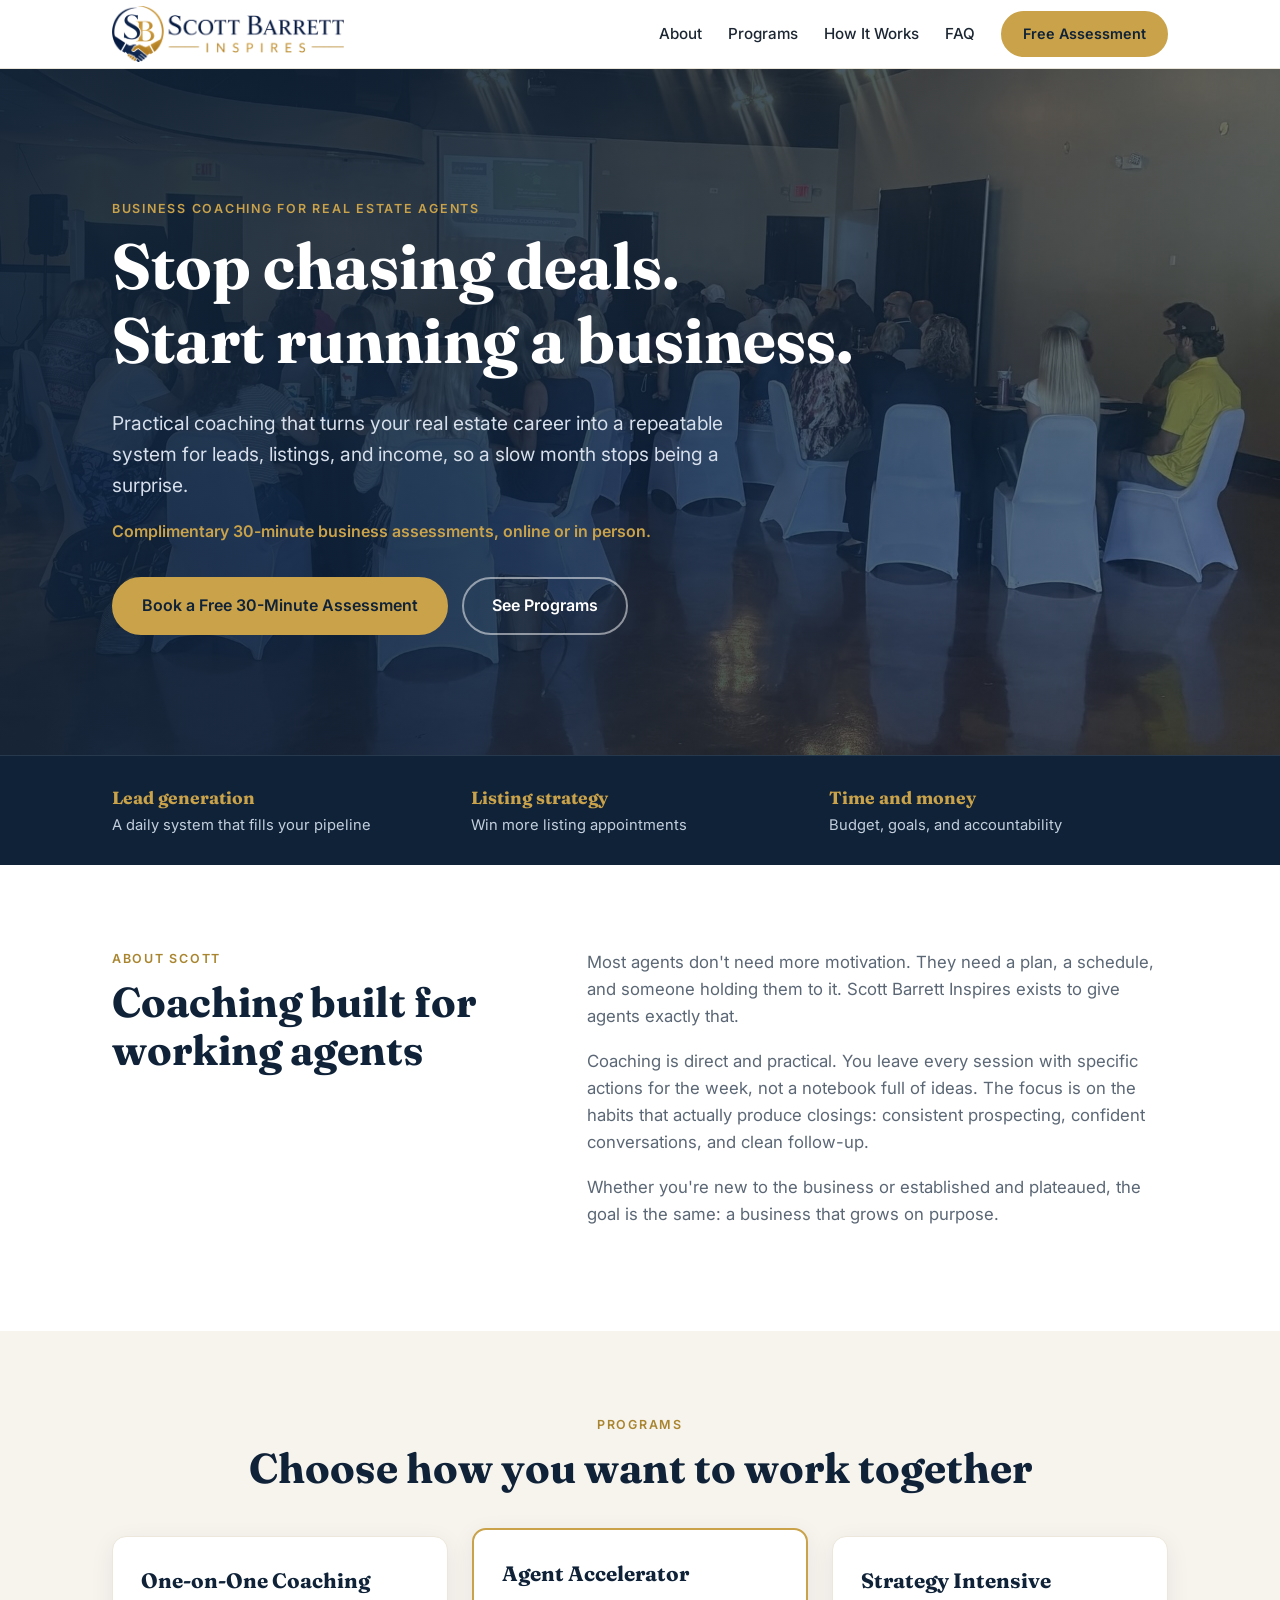
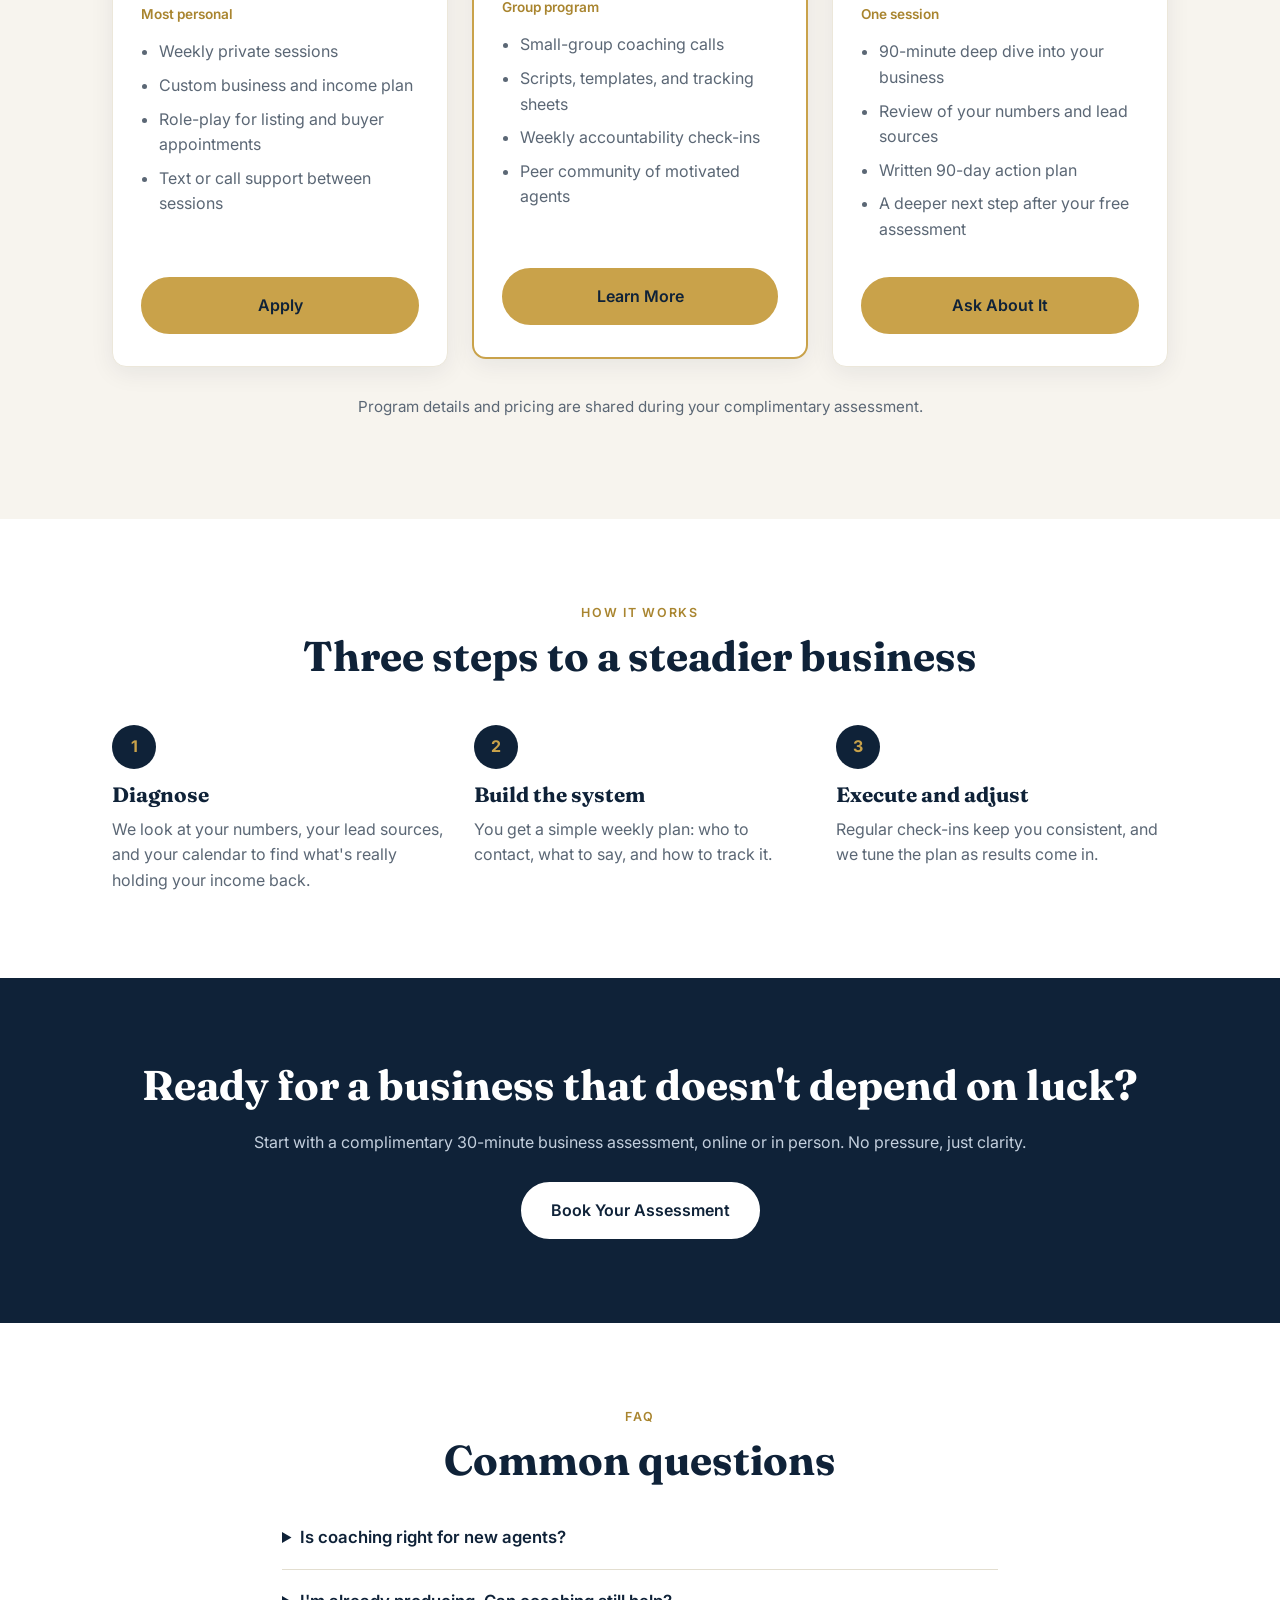
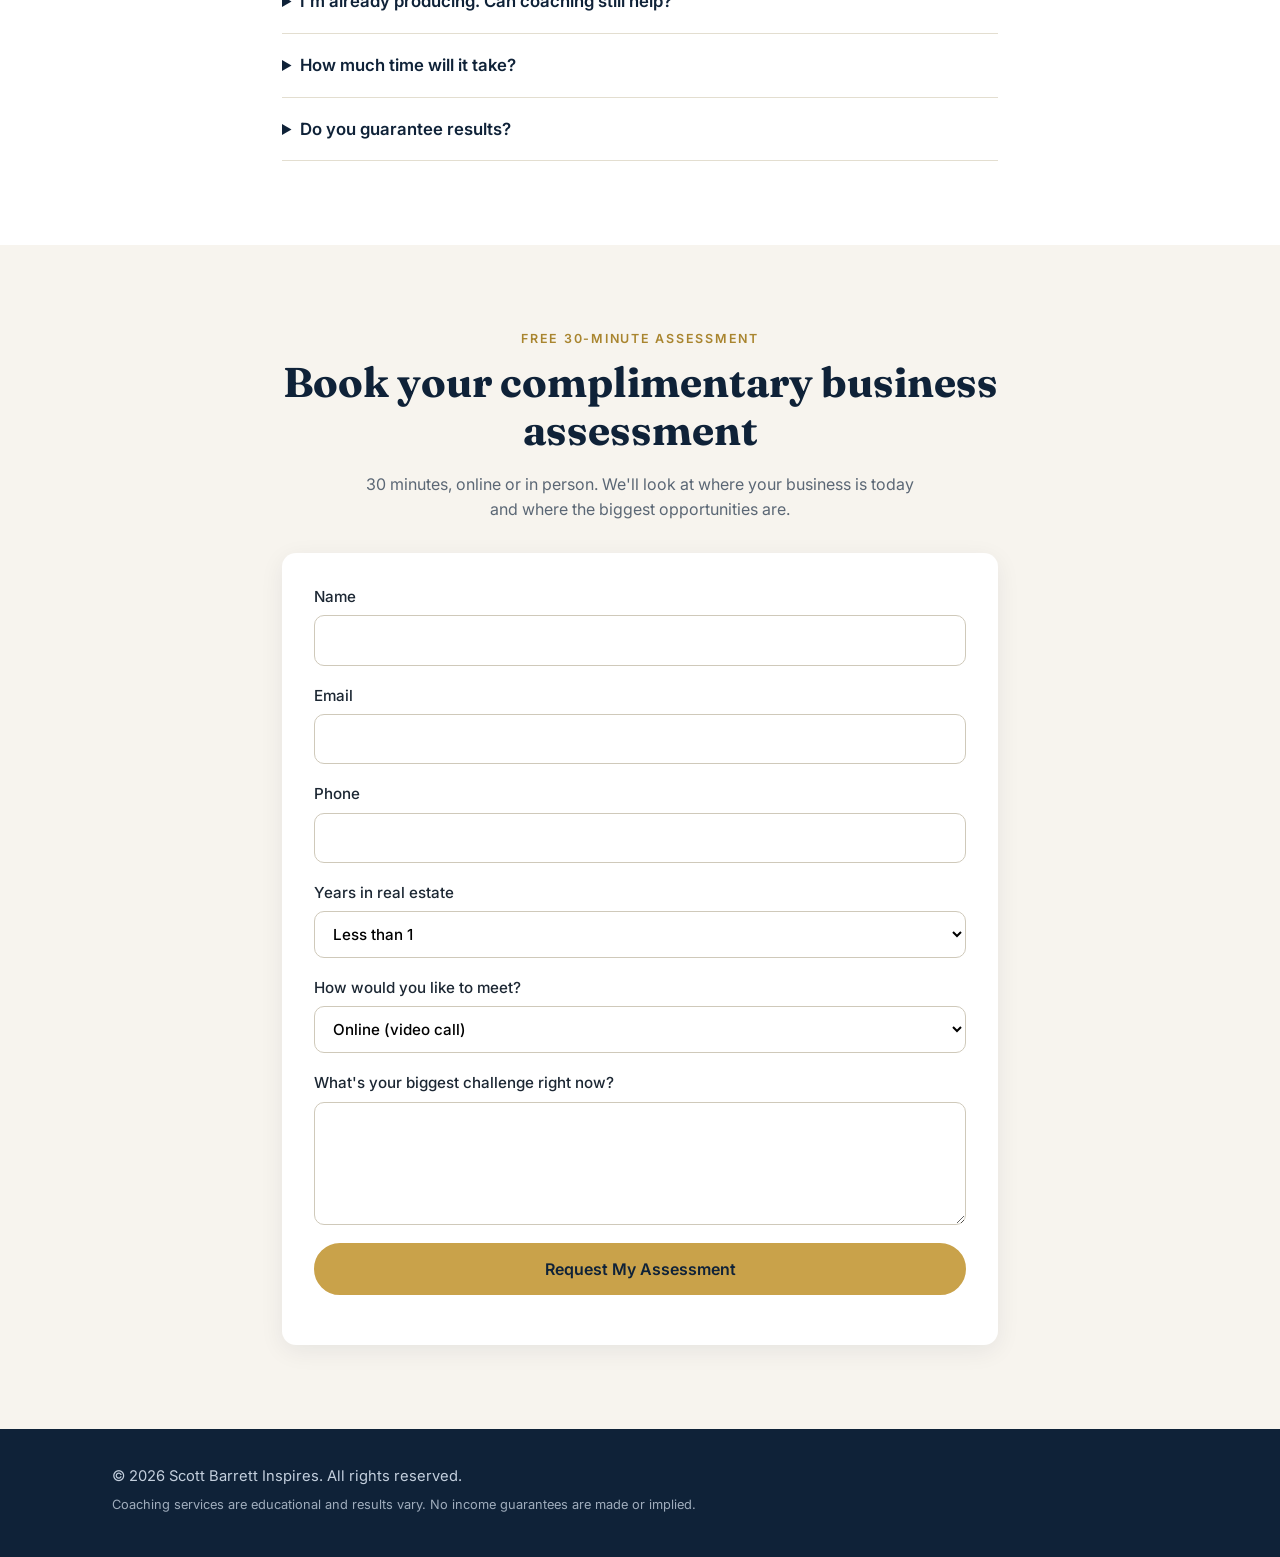
==== index.html @ 595085b3 "Restore original hero text and focus strip on home page Co-Authored-By: Claude Sonnet 5.5 <noreply@a" ====
<!DOCTYPE html>
<html lang="en">
<head>
<meta charset="utf-8">
<meta name="viewport" content="width=device-width, initial-scale=1">
<title>Scott Barrett Inspires | Business Coaching for Real Estate Agents</title>
<meta name="description" content="One-on-one and group business coaching for real estate agents. Build a repeatable system for leads, listings, and income with Scott Barrett.">
<meta property="og:title" content="Scott Barrett Inspires | Real Estate Agent Coaching">
<meta property="og:description" content="Business coaching for real estate agents who want consistent leads, more listings, and a business that runs on a system.">
<meta property="og:type" content="website">
<meta property="og:image" content="https://scottbarrettinspires.com/images/hero.jpg">
<meta property="og:url" content="https://scottbarrettinspires.com">
<link rel="canonical" href="https://scottbarrettinspires.com">
<link rel="preconnect" href="https://fonts.googleapis.com">
<link rel="preconnect" href="https://fonts.gstatic.com" crossorigin>
<link href="https://fonts.googleapis.com/css2?family=Fraunces:opsz,wght@9..144,600;9..144,700&family=Inter:wght@400;500;600&display=swap" rel="stylesheet">
<link rel="icon" type="image/png" href="images/favicon.png">
<link rel="preload" as="image" href="images/hero.jpg">
<link rel="stylesheet" href="styles.css">
</head>
<body>

<header class="nav">
  <div class="wrap nav-inner">
    <a href="#top" class="brand"><img src="images/logo.png?v=2" alt="Scott Barrett Inspires" height="56"></a>
    <button class="menu-btn" aria-label="Toggle menu" aria-expanded="false">Menu</button>
    <nav id="menu">
      <a href="about.html">About</a>
      <a href="#programs">Programs</a>
      <a href="#process">How It Works</a>
      <a href="#faq">FAQ</a>
      <a href="#contact" class="btn btn-sm">Free Assessment</a>
    </nav>
  </div>
</header>

<main id="top">

<section class="hero">
  <div class="wrap hero-inner">
    <p class="eyebrow">Business coaching for real estate agents</p>
    <h1>Stop chasing deals.<br>Start running a business.</h1>
    <p class="lead">Practical coaching that turns your real estate career into a repeatable system for leads, listings, and income, so a slow month stops being a surprise.</p>
    <p class="offer">Complimentary 30-minute business assessments, online or in person.</p>
    <div class="cta-row">
      <a href="#contact" class="btn">Book a Free 30-Minute Assessment</a>
      <a href="#programs" class="btn btn-ghost">See Programs</a>
    </div>
  </div>
</section>

<section class="strip">
  <div class="wrap strip-inner">
    <div><strong>Lead generation</strong><span>A daily system that fills your pipeline</span></div>
    <div><strong>Listing strategy</strong><span>Win more listing appointments</span></div>
    <div><strong>Time and money</strong><span>Budget, goals, and accountability</span></div>
  </div>
</section>

<section id="about" class="section">
  <div class="wrap two-col">
    <div>
      <p class="eyebrow">About Scott</p>
      <h2>Coaching built for working agents</h2>
    </div>
    <div class="prose">
      <p>Most agents don't need more motivation. They need a plan, a schedule, and someone holding them to it. Scott Barrett Inspires exists to give agents exactly that.</p>
      <p>Coaching is direct and practical. You leave every session with specific actions for the week, not a notebook full of ideas. The focus is on the habits that actually produce closings: consistent prospecting, confident conversations, and clean follow-up.</p>
      <p>Whether you're new to the business or established and plateaued, the goal is the same: a business that grows on purpose.</p>
    </div>
  </div>
</section>

<section id="programs" class="section alt">
  <div class="wrap">
    <p class="eyebrow center">Programs</p>
    <h2 class="center">Choose how you want to work together</h2>
    <div class="cards">
      <article class="card">
        <h3>One-on-One Coaching</h3>
        <p class="tag">Most personal</p>
        <ul>
          <li>Weekly private sessions</li>
          <li>Custom business and income plan</li>
          <li>Role-play for listing and buyer appointments</li>
          <li>Text or call support between sessions</li>
        </ul>
        <a href="#contact" class="btn btn-block">Apply</a>
      </article>
      <article class="card featured">
        <h3>Agent Accelerator</h3>
        <p class="tag">Group program</p>
        <ul>
          <li>Small-group coaching calls</li>
          <li>Scripts, templates, and tracking sheets</li>
          <li>Weekly accountability check-ins</li>
          <li>Peer community of motivated agents</li>
        </ul>
        <a href="#contact" class="btn btn-block">Learn More</a>
      </article>
      <article class="card">
        <h3>Strategy Intensive</h3>
        <p class="tag">One session</p>
        <ul>
          <li>90-minute deep dive into your business</li>
          <li>Review of your numbers and lead sources</li>
          <li>Written 90-day action plan</li>
          <li>A deeper next step after your free assessment</li>
        </ul>
        <a href="#contact" class="btn btn-block">Ask About It</a>
      </article>
    </div>
    <p class="note center">Program details and pricing are shared during your complimentary assessment.</p>
  </div>
</section>

<section id="process" class="section">
  <div class="wrap">
    <p class="eyebrow center">How it works</p>
    <h2 class="center">Three steps to a steadier business</h2>
    <ol class="steps">
      <li><span>1</span><h3>Diagnose</h3><p>We look at your numbers, your lead sources, and your calendar to find what's really holding your income back.</p></li>
      <li><span>2</span><h3>Build the system</h3><p>You get a simple weekly plan: who to contact, what to say, and how to track it.</p></li>
      <li><span>3</span><h3>Execute and adjust</h3><p>Regular check-ins keep you consistent, and we tune the plan as results come in.</p></li>
    </ol>
  </div>
</section>

<section class="section cta-band">
  <div class="wrap center">
    <h2>Ready for a business that doesn't depend on luck?</h2>
    <p>Start with a complimentary 30-minute business assessment, online or in person. No pressure, just clarity.</p>
    <a href="#contact" class="btn btn-light">Book Your Assessment</a>
  </div>
</section>

<section id="faq" class="section">
  <div class="wrap narrow">
    <p class="eyebrow center">FAQ</p>
    <h2 class="center">Common questions</h2>
    <details><summary>Is coaching right for new agents?</summary><p>Yes. New agents benefit most from building good habits early. Coaching is tailored to where you are.</p></details>
    <details><summary>I'm already producing. Can coaching still help?</summary><p>Absolutely. Many agents plateau because their systems haven't kept up with their volume. Coaching helps you scale without burning out.</p></details>
    <details><summary>How much time will it take?</summary><p>Plan on one session per week plus the daily actions in your plan, which are designed to fit around showings and appointments.</p></details>
    <details><summary>Do you guarantee results?</summary><p>No coach can honestly guarantee income. What you get is a proven structure, accountability, and honest feedback. Results depend on the work you put in.</p></details>
  </div>
</section>

<section id="contact" class="section alt">
  <div class="wrap narrow">
    <p class="eyebrow center">Free 30-minute assessment</p>
    <h2 class="center">Book your complimentary business assessment</h2>
    <p class="center sub">30 minutes, online or in person. We'll look at where your business is today and where the biggest opportunities are.</p>
    <form id="contact-form" class="form" action="https://formspree.io/f/REPLACE_WITH_FORM_ID" method="POST">
      <label>Name<input type="text" name="name" required></label>
      <label>Email<input type="email" name="email" required></label>
      <label>Phone<input type="tel" name="phone"></label>
      <label>Years in real estate
        <select name="experience">
          <option>Less than 1</option><option>1 to 3</option><option>3 to 7</option><option>7+</option>
        </select>
      </label>
      <label>How would you like to meet?
        <select name="meeting_type">
          <option>Online (video call)</option><option>In person</option><option>No preference</option>
        </select>
      </label>
      <label>What's your biggest challenge right now?<textarea name="message" rows="4"></textarea></label>
      <button type="submit" class="btn btn-block">Request My Assessment</button>
      <p class="form-status" role="status"></p>
    </form>
  </div>
</section>

</main>

<footer class="footer">
  <div class="wrap footer-inner">
    <p>&copy; <span id="yr"></span> Scott Barrett Inspires. All rights reserved.</p>
    <p class="small">Coaching services are educational and results vary. No income guarantees are made or implied.</p>
  </div>
</footer>

<script src="script.js"></script>
</body>
</html>
---- styles.css ----
:root{
  --navy:#0f2238;
  --navy-2:#173556;
  --gold:#c9a24a;
  --gold-dark:#a9852f;
  --cream:#f7f4ee;
  --ink:#1c2733;
  --muted:#5b6775;
  --white:#fff;
  --radius:14px;
}
*{box-sizing:border-box}
html{scroll-behavior:smooth}
body{margin:0;font-family:Inter,system-ui,sans-serif;color:var(--ink);line-height:1.6;background:var(--white)}
h1,h2,h3{font-family:Fraunces,Georgia,serif;line-height:1.15;margin:0 0 .5em;color:var(--navy)}
h1{font-size:clamp(2.3rem,6vw,4rem)}
h2{font-size:clamp(1.8rem,4vw,2.6rem)}
h3{font-size:1.3rem}
a{color:inherit}
.wrap{max-width:1100px;margin:0 auto;padding:0 22px}
.narrow{max-width:760px}
.center{text-align:center}
.eyebrow{text-transform:uppercase;letter-spacing:.14em;font-size:.78rem;font-weight:600;color:var(--gold-dark);margin:0 0 .8em}
.section{padding:84px 0}
.alt{background:var(--cream)}

/* nav */
.nav{position:sticky;top:0;z-index:20;background:rgba(255,255,255,.96);backdrop-filter:blur(8px);border-bottom:1px solid #e8e4da}
.nav-inner{display:flex;align-items:center;justify-content:space-between;height:68px}
.brand{font-family:Fraunces,serif;font-weight:700;font-size:1.25rem;text-decoration:none;color:var(--navy)}
.brand{display:flex;align-items:center}
.brand img{height:56px;width:auto;display:block}
@media(max-width:820px){.brand img{height:42px}}
nav{display:flex;align-items:center;gap:26px}
nav a{text-decoration:none;font-weight:500;font-size:.95rem}
nav a:hover{color:var(--gold-dark)}
.menu-btn{display:none;background:none;border:1px solid #cfc9ba;border-radius:8px;padding:8px 14px;font:inherit;cursor:pointer}

/* buttons */
.btn{display:inline-block;background:var(--gold);color:var(--navy);font-weight:600;padding:14px 28px;border-radius:999px;text-decoration:none;border:2px solid var(--gold);cursor:pointer;font-size:1rem;font-family:inherit;transition:.2s}
.btn:hover{background:var(--gold-dark);border-color:var(--gold-dark);color:#fff}
.btn-sm{padding:9px 20px;font-size:.9rem}
.btn-ghost{background:transparent;color:#fff;border-color:rgba(255,255,255,.5)}
.btn-ghost:hover{background:#fff;color:var(--navy);border-color:#fff}
.btn-light{background:#fff;border-color:#fff}
.btn-block{display:block;text-align:center;width:100%}

/* hero */
.hero{background:linear-gradient(105deg,rgba(15,34,56,.93) 0%,rgba(15,34,56,.82) 45%,rgba(15,34,56,.55) 100%),url("images/hero.jpg") center/cover no-repeat;background-color:var(--navy);color:#fff;padding:130px 0 120px}
.hero h1{color:#fff}
.hero .eyebrow{color:var(--gold)}
.lead{font-size:1.2rem;max-width:620px;color:#d6dfeb}
.cta-row{display:flex;gap:14px;flex-wrap:wrap;margin-top:32px}

.strip{background:var(--navy);border-top:1px solid rgba(255,255,255,.1)}
.strip-inner{display:grid;grid-template-columns:repeat(3,1fr);gap:20px;padding-top:28px;padding-bottom:28px}
.strip strong{display:block;color:var(--gold);font-family:Fraunces,serif;font-size:1.1rem}
.strip span{color:#c3cfdd;font-size:.92rem}

.two-col{display:grid;grid-template-columns:1fr 1.4fr;gap:60px;align-items:start}
.prose p{margin:0 0 1.1em;color:var(--muted);font-size:1.05rem}

/* cards */
.cards{display:grid;grid-template-columns:repeat(3,1fr);gap:24px;margin-top:44px}
.card{background:#fff;border-radius:var(--radius);padding:32px 28px;box-shadow:0 6px 24px rgba(15,34,56,.07);display:flex;flex-direction:column;border:1px solid #ece7da}
.card.featured{border:2px solid var(--gold);transform:translateY(-8px)}
.card .tag{color:var(--gold-dark);font-weight:600;font-size:.85rem;margin:0 0 14px}
.card ul{padding-left:18px;margin:0 0 26px;color:var(--muted);flex:1}
.card li{margin-bottom:8px}
.note{color:var(--muted);margin-top:28px;font-size:.95rem}

/* steps */
.steps{list-style:none;padding:0;margin:44px 0 0;display:grid;grid-template-columns:repeat(3,1fr);gap:30px}
.steps li span{display:inline-grid;place-items:center;width:44px;height:44px;border-radius:50%;background:var(--navy);color:var(--gold);font-weight:700;margin-bottom:14px}
.steps p{color:var(--muted);margin:0}

.cta-band{background:var(--navy);color:#fff}
.cta-band h2{color:#fff}
.cta-band p{color:#c3cfdd;margin-bottom:26px}

/* faq */
details{border-bottom:1px solid #e3ded0;padding:18px 0}
summary{cursor:pointer;font-weight:600;font-size:1.05rem;color:var(--navy)}
details p{color:var(--muted);margin:12px 0 0}

/* form */
.form{display:grid;gap:18px;margin-top:30px;background:#fff;padding:32px;border-radius:var(--radius);box-shadow:0 6px 24px rgba(15,34,56,.07)}
label{display:grid;gap:6px;font-weight:500;font-size:.95rem}
input,select,textarea{font:inherit;padding:12px 14px;border:1px solid #cfc9ba;border-radius:10px;background:#fff}
input:focus,select:focus,textarea:focus{outline:2px solid var(--gold);border-color:var(--gold)}
.form-status{margin:0;text-align:center;font-weight:500}

.footer{background:var(--navy);color:#c3cfdd;padding:36px 0;font-size:.92rem}
.footer p{margin:0 0 6px}
.footer .small{font-size:.8rem;opacity:.8}

@media(max-width:820px){
  .menu-btn{display:block}
  nav{display:none;position:absolute;top:68px;left:0;right:0;background:#fff;flex-direction:column;padding:20px;gap:16px;border-bottom:1px solid #e8e4da}
  nav.open{display:flex}
  .two-col,.cards,.steps,.strip-inner{grid-template-columns:1fr}
  .card.featured{transform:none}
  .section{padding:60px 0}
  .hero{padding:90px 0 80px;background-position:70% center}
}

.sub{max-width:560px;margin:-4px auto 0;color:var(--muted)}
.offer{margin-top:14px;color:var(--gold);font-weight:600}

.roles{color:var(--gold-dark);font-weight:600;letter-spacing:.06em;margin:0}
.sign{font-family:Fraunces,serif;font-size:1.2rem;color:var(--navy)!important;margin-top:1.4em!important}
.prose strong{color:var(--navy)}
.facts{display:grid;grid-template-columns:repeat(4,1fr);gap:20px;margin-top:56px;padding-top:40px;border-top:1px solid #e3ded0;text-align:center}
.facts strong{display:block;font-family:Fraunces,serif;font-size:2.2rem;color:var(--navy)}
.facts span{color:var(--muted);font-size:.92rem}
@media(max-width:820px){.facts{grid-template-columns:repeat(2,1fr)}}

.page-hero{background:linear-gradient(135deg,var(--navy),var(--navy-2));color:#fff;padding:80px 0 70px}
.page-hero h1{color:#fff;margin-bottom:.3em}
.page-hero .eyebrow{color:var(--gold)}
nav a[aria-current="page"]{color:var(--gold-dark)}
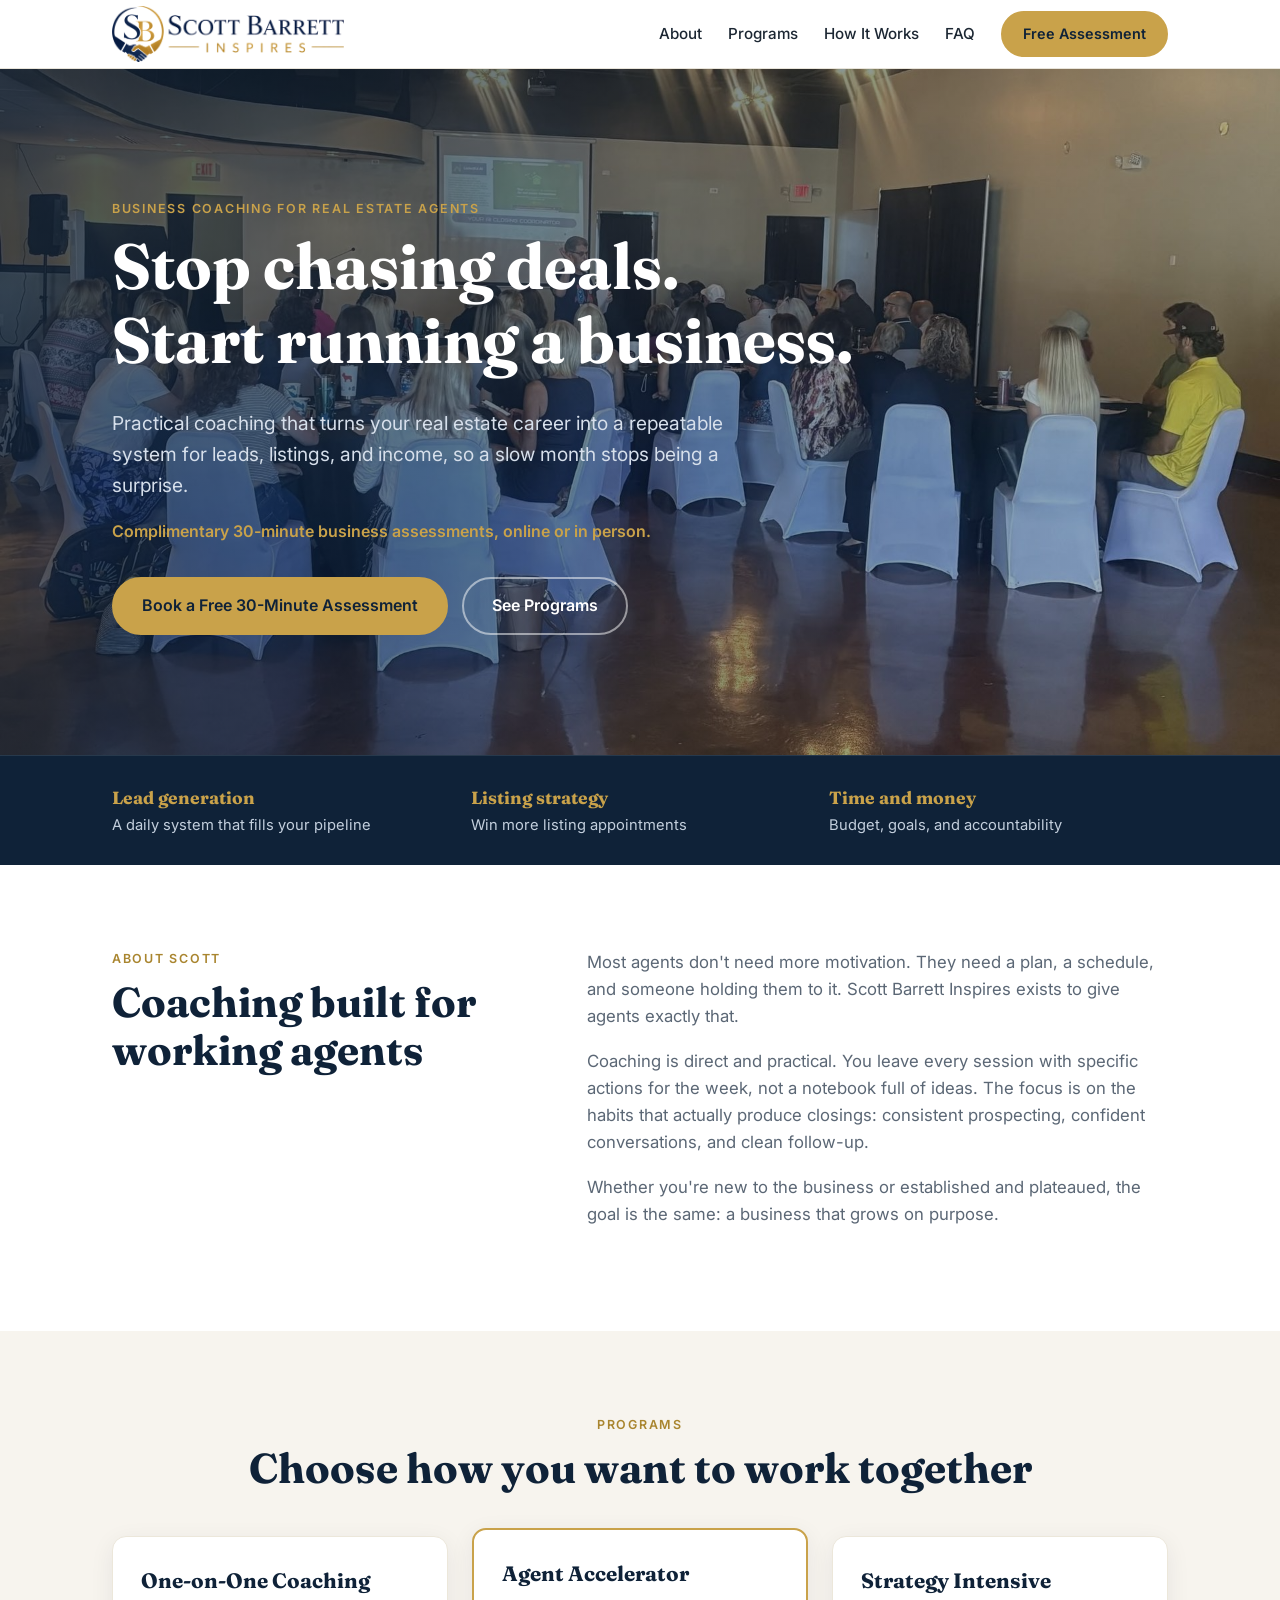
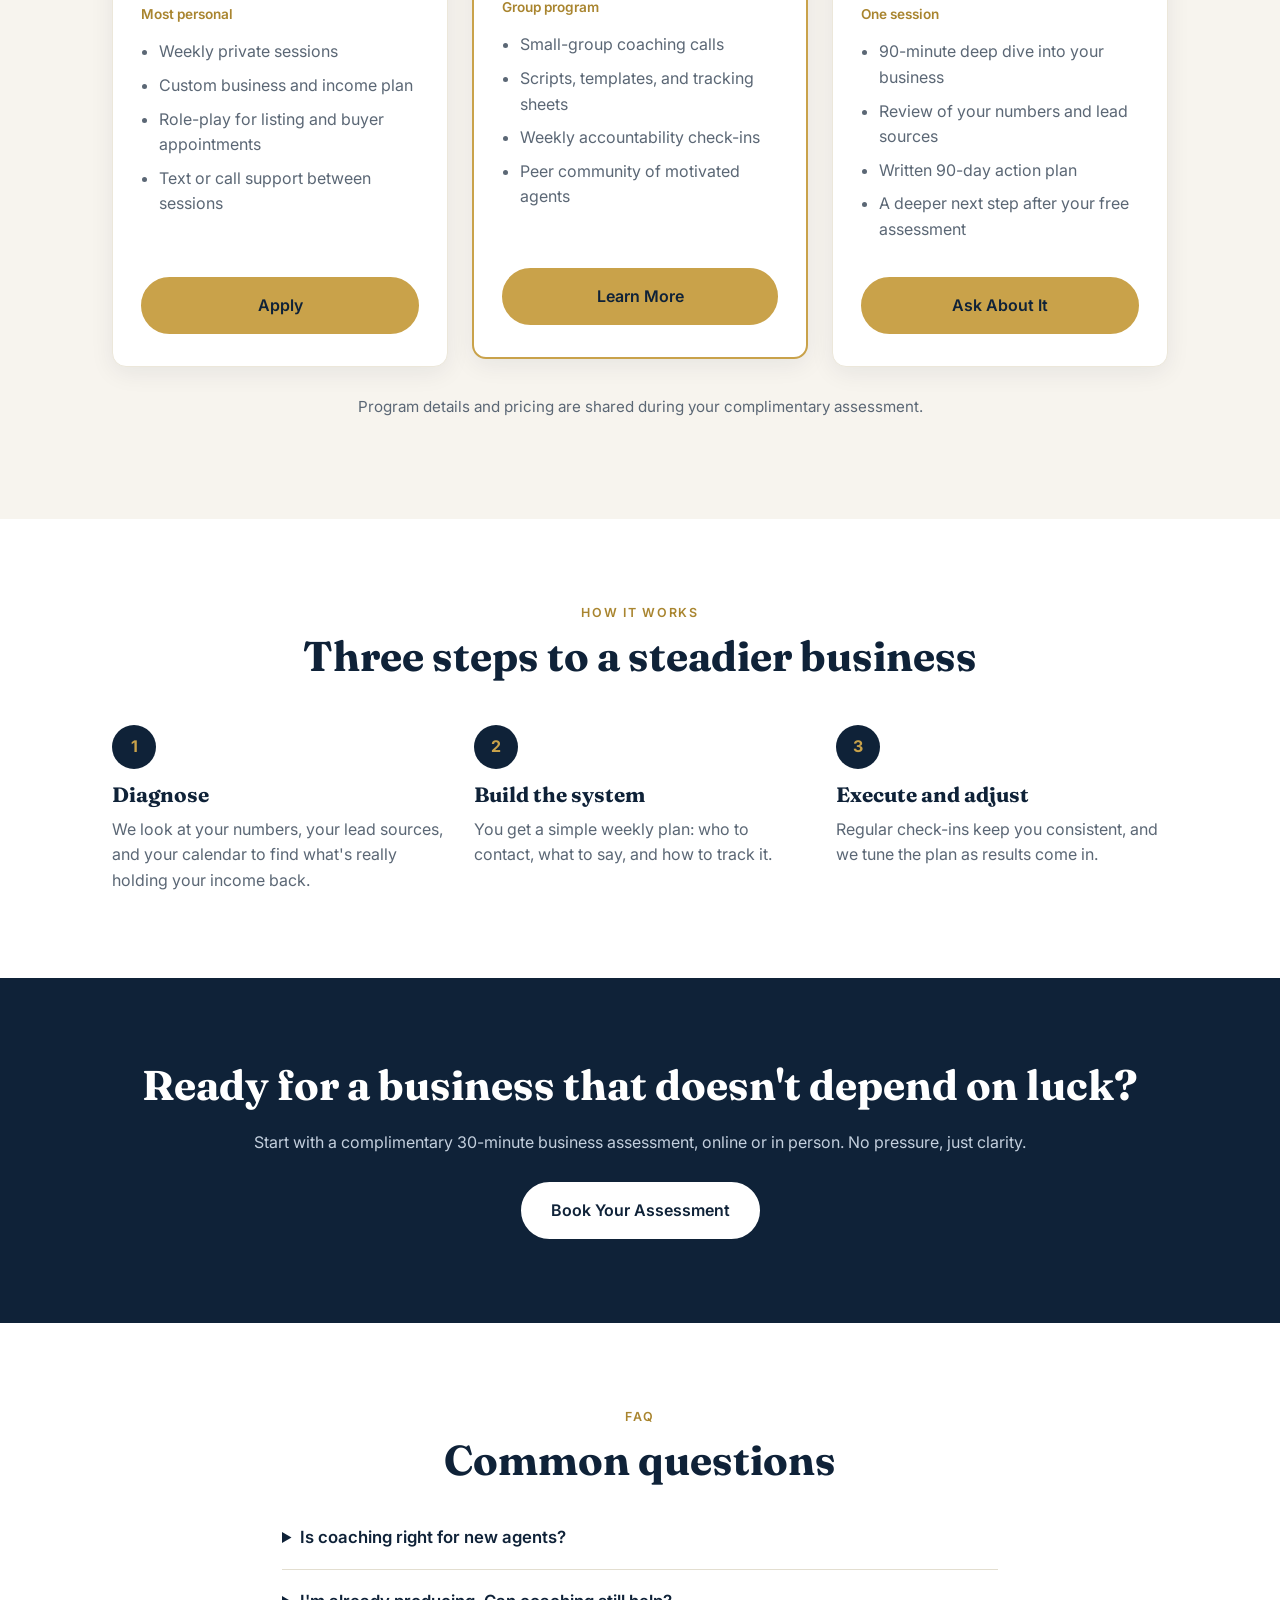
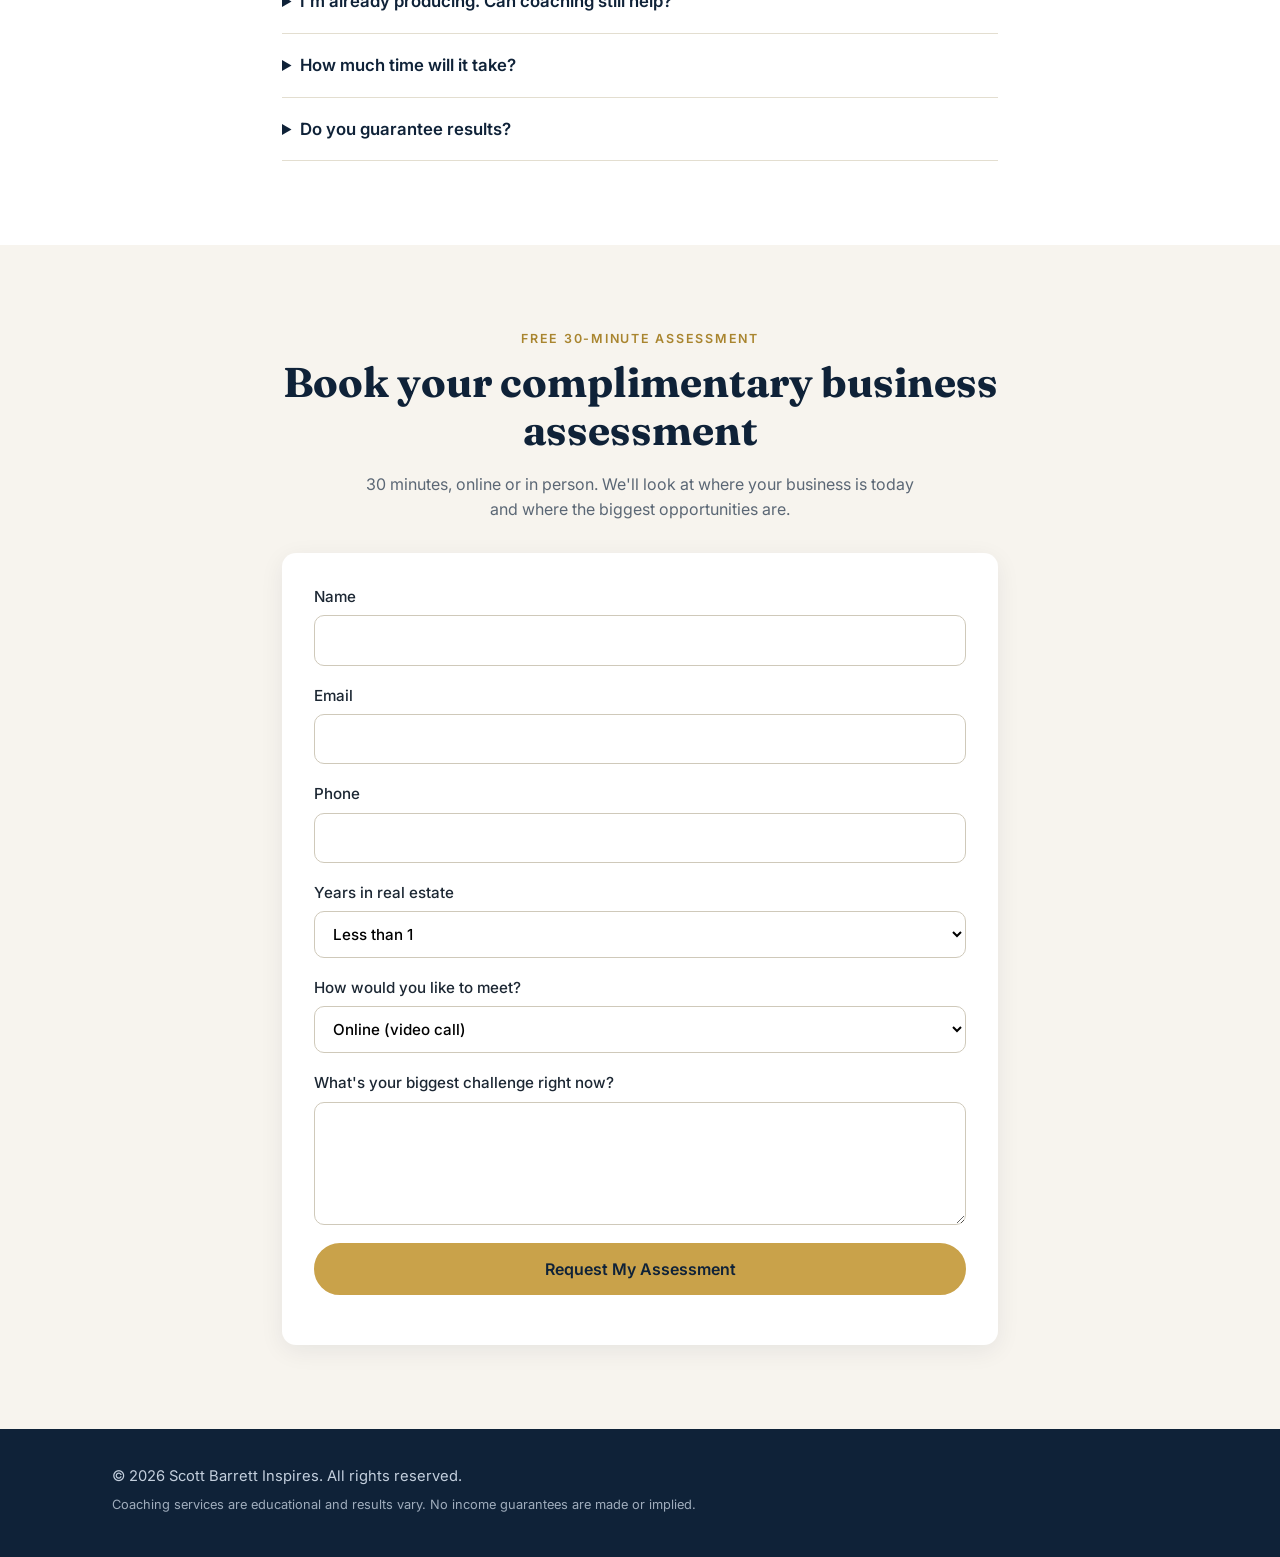
==== commit 100a9ce0: "Lighten hero overlay so background photo is visible Co-Authored-By: Claude Sonnet 5.5 <noreply@anthr" ====
--- a/index.html
+++ b/index.html
@@ -15,7 +15,7 @@
 <link rel="preconnect" href="https://fonts.gstatic.com" crossorigin>
 <link href="https://fonts.googleapis.com/css2?family=Fraunces:opsz,wght@9..144,600;9..144,700&family=Inter:wght@400;500;600&display=swap" rel="stylesheet">
 <link rel="icon" type="image/png" href="images/favicon.png">
-<link rel="preload" as="image" href="images/hero.jpg">
+<link rel="preload" as="image" href="images/hero.jpg?v=2">
 <link rel="stylesheet" href="styles.css">
 </head>
 <body>
--- a/styles.css
+++ b/styles.css
@@ -46,7 +46,7 @@
 .btn-block{display:block;text-align:center;width:100%}
 
 /* hero */
-.hero{background:linear-gradient(105deg,rgba(15,34,56,.93) 0%,rgba(15,34,56,.82) 45%,rgba(15,34,56,.55) 100%),url("images/hero.jpg") center/cover no-repeat;background-color:var(--navy);color:#fff;padding:130px 0 120px}
+.hero{background:linear-gradient(105deg,rgba(15,34,56,.78) 0%,rgba(15,34,56,.55) 45%,rgba(15,34,56,.25) 100%),url("images/hero.jpg?v=2") center/cover no-repeat;background-color:var(--navy);color:#fff;padding:130px 0 120px}
 .hero h1{color:#fff}
 .hero .eyebrow{color:var(--gold)}
 .lead{font-size:1.2rem;max-width:620px;color:#d6dfeb}
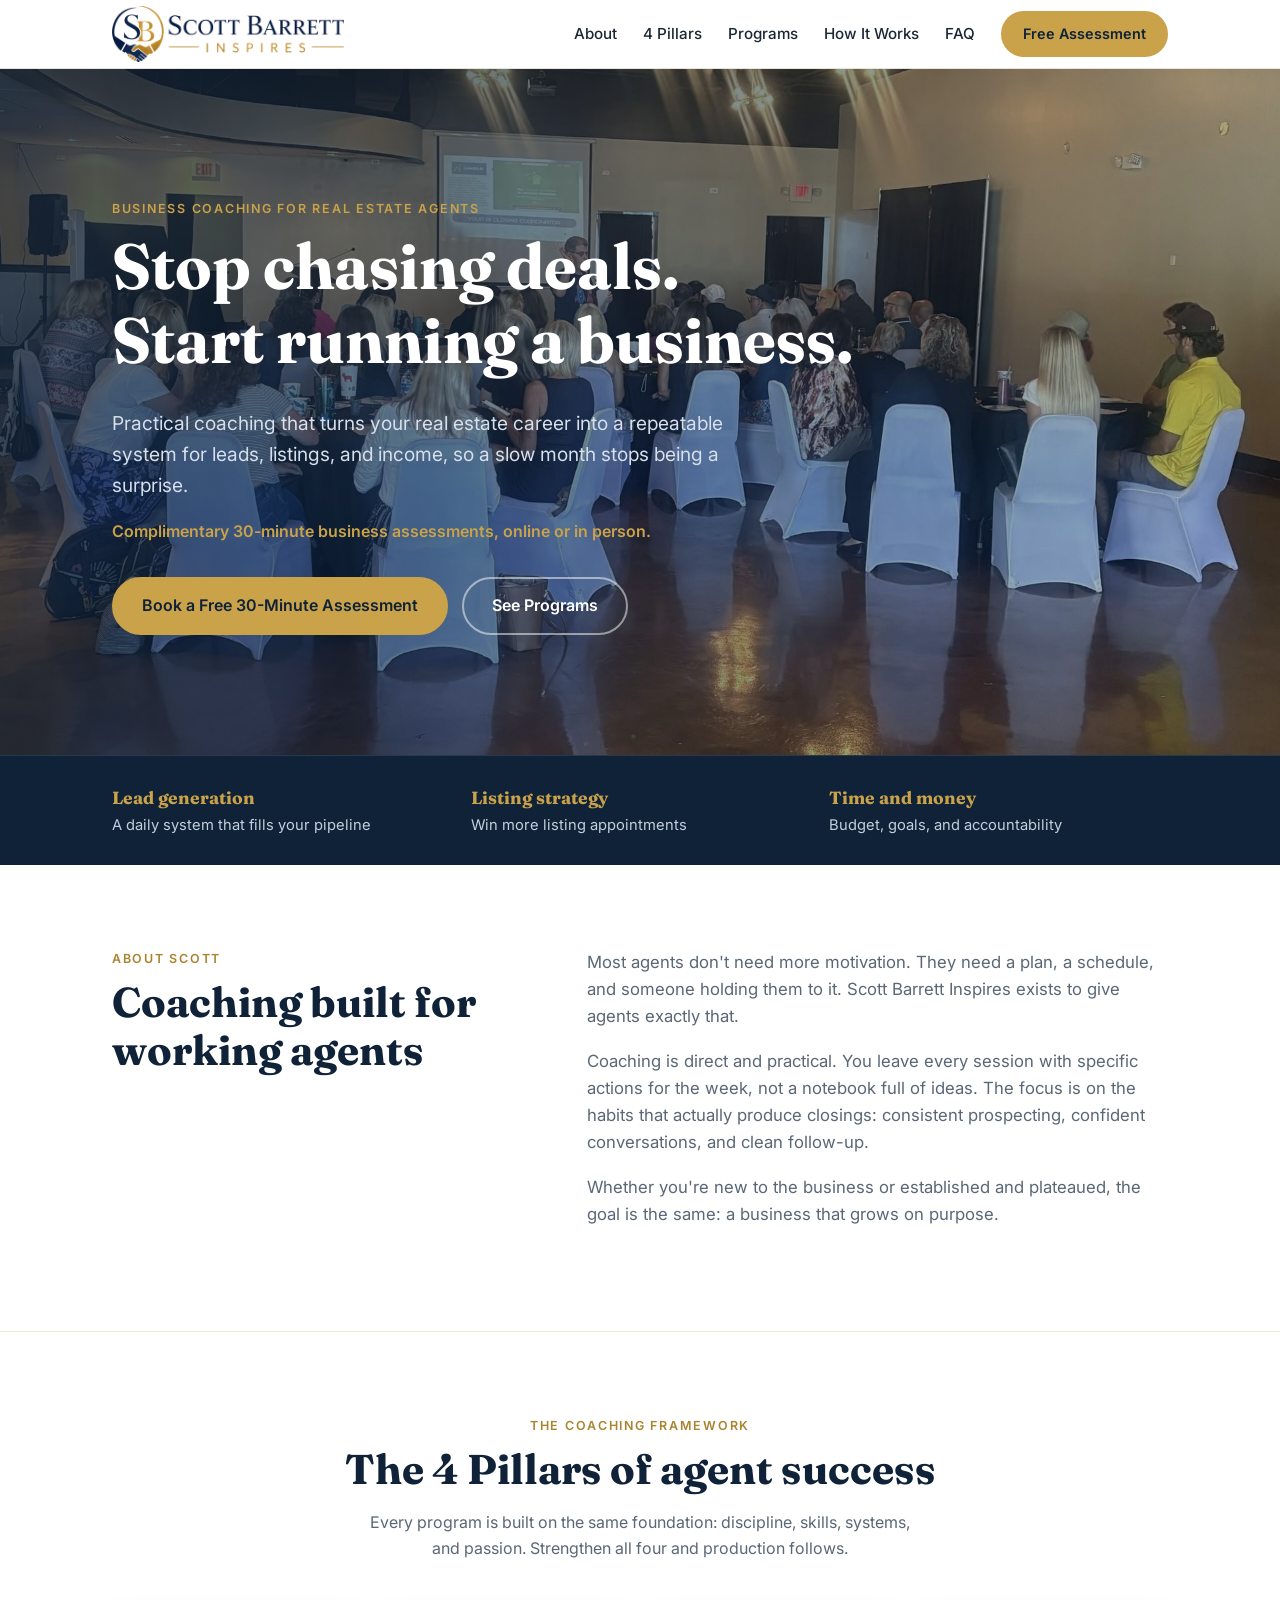
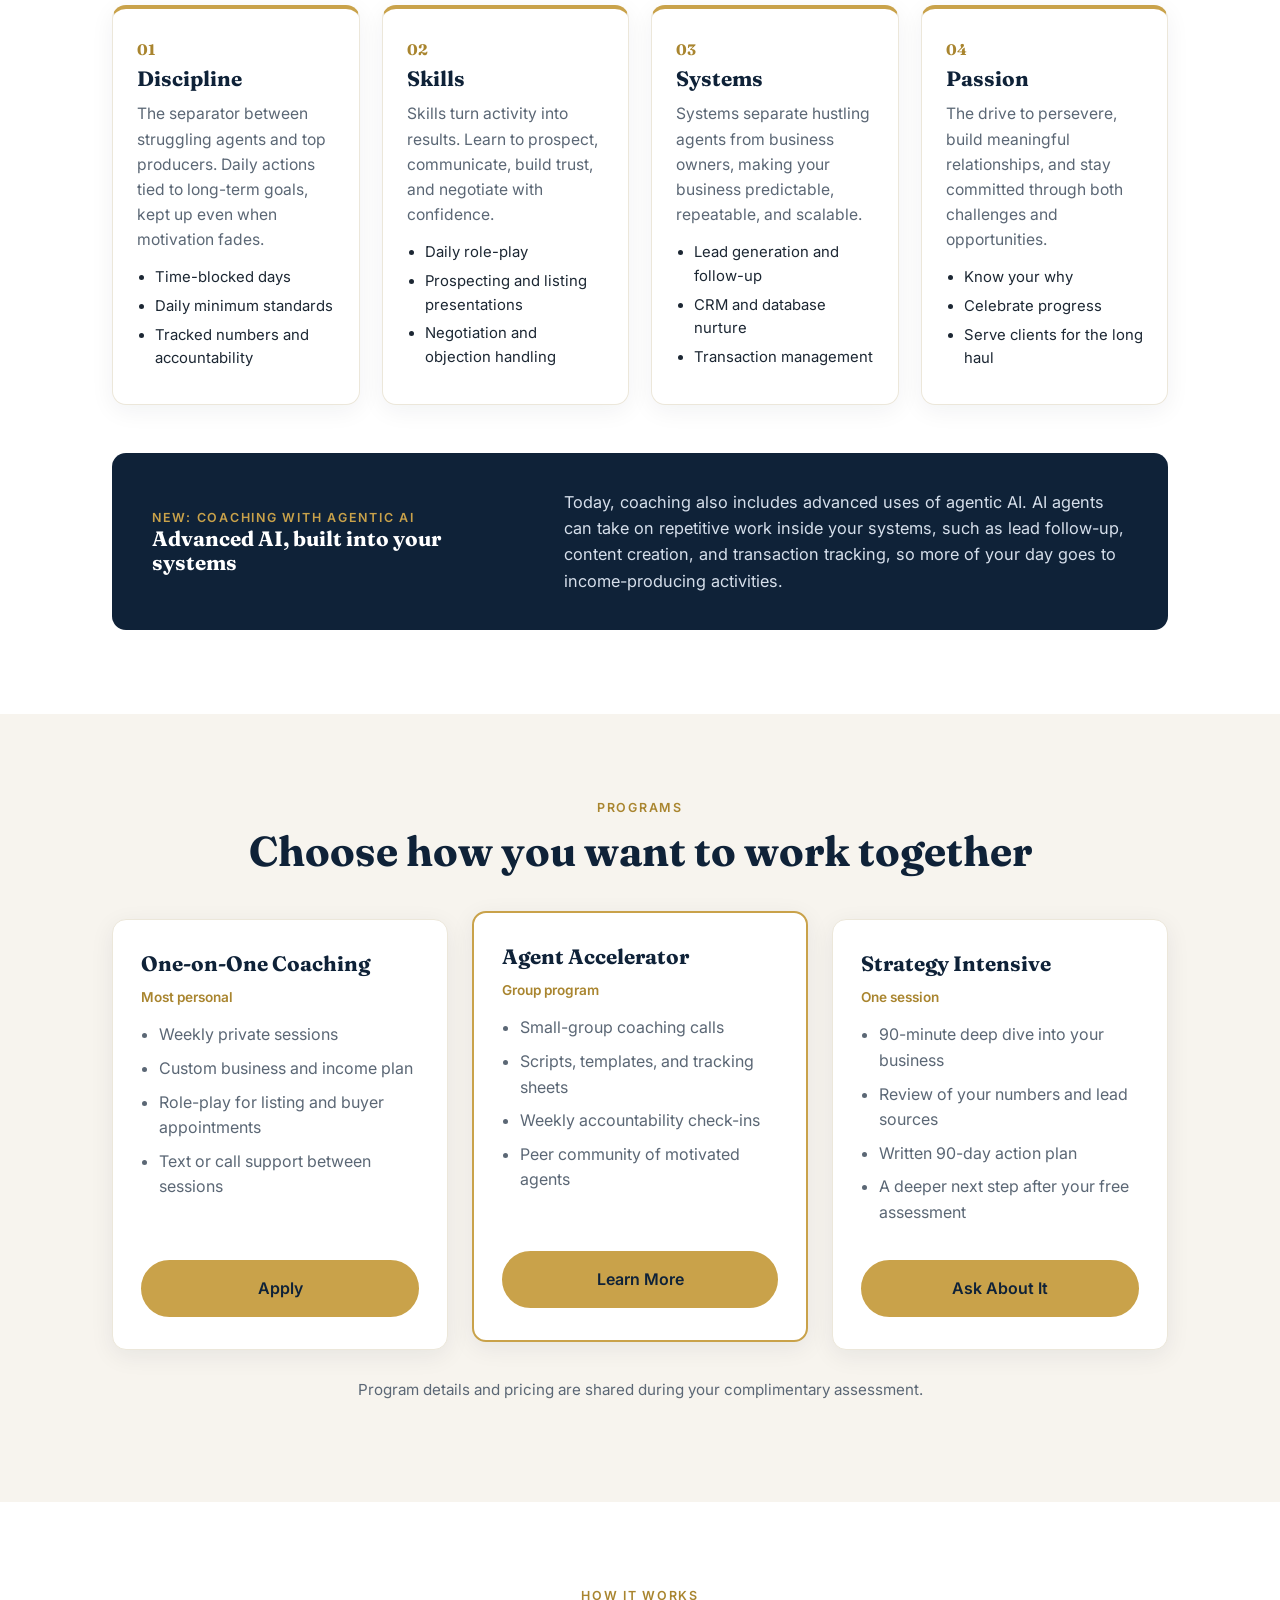
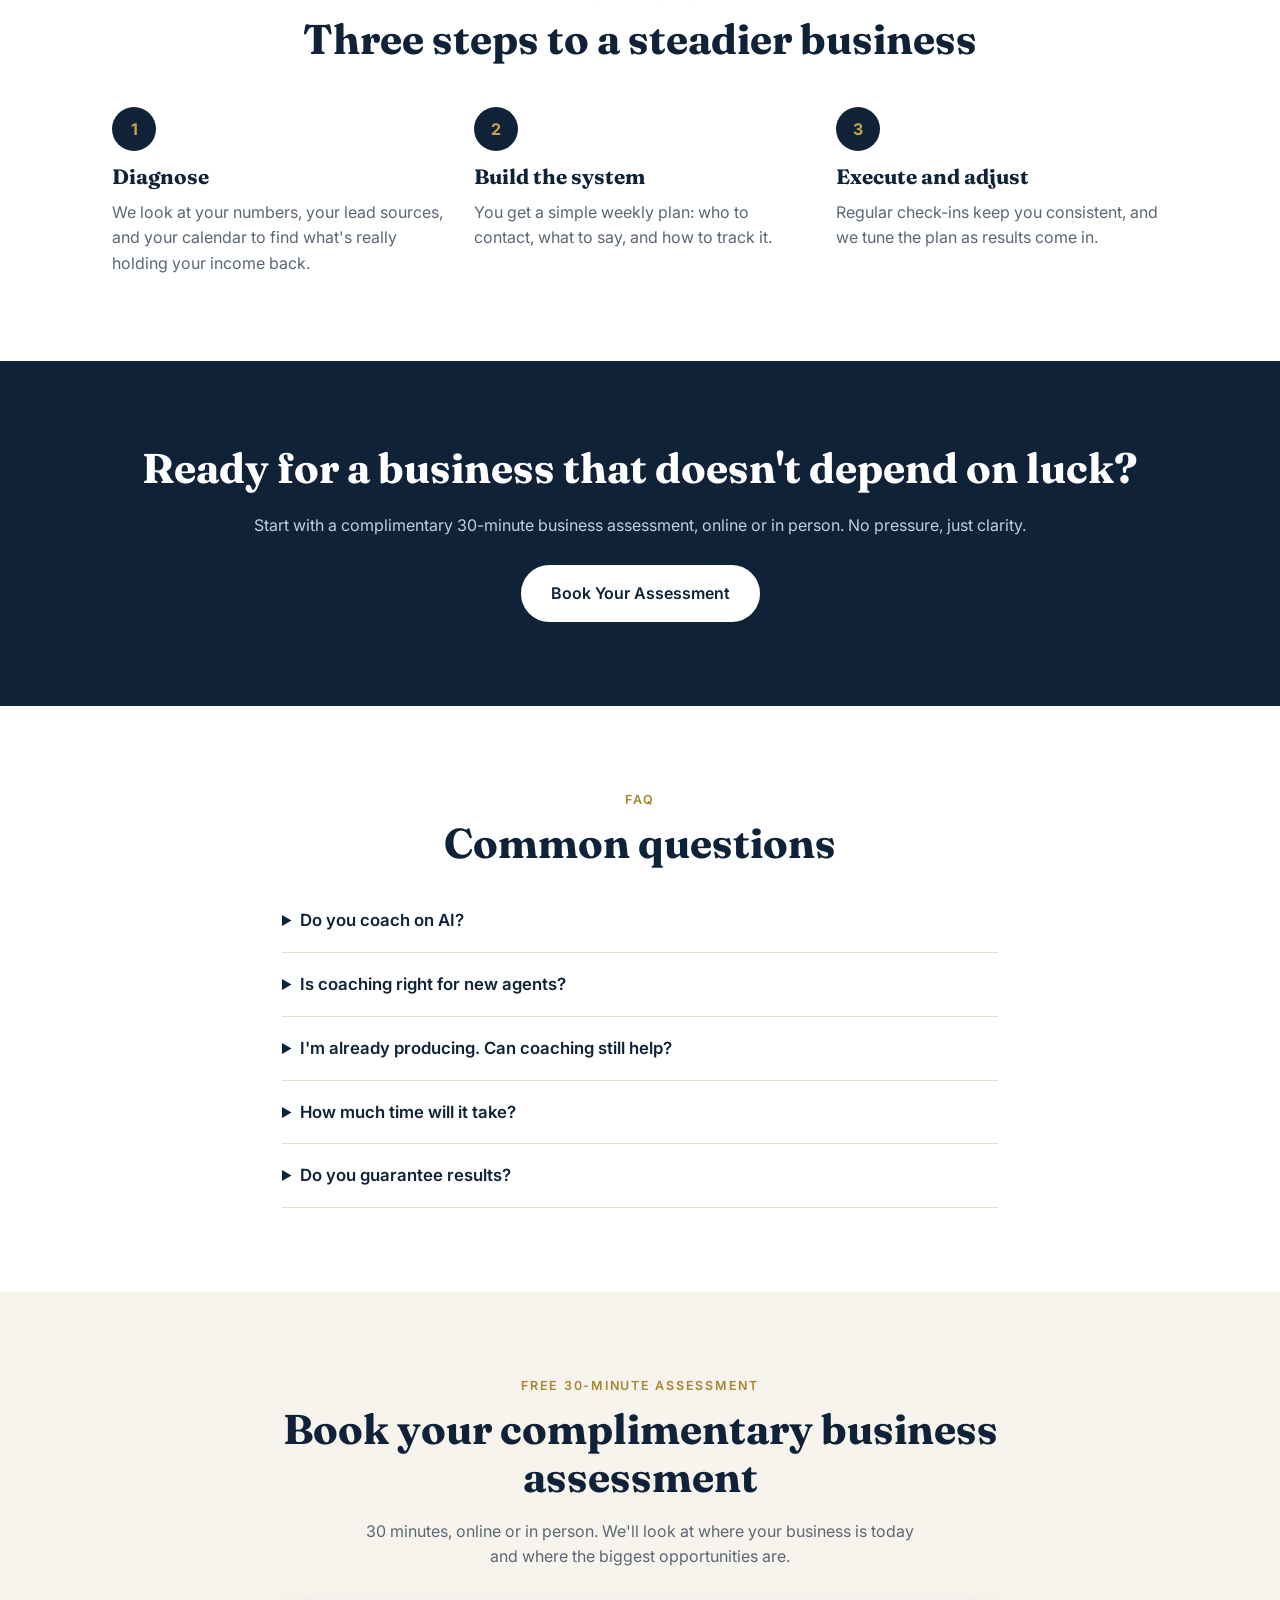
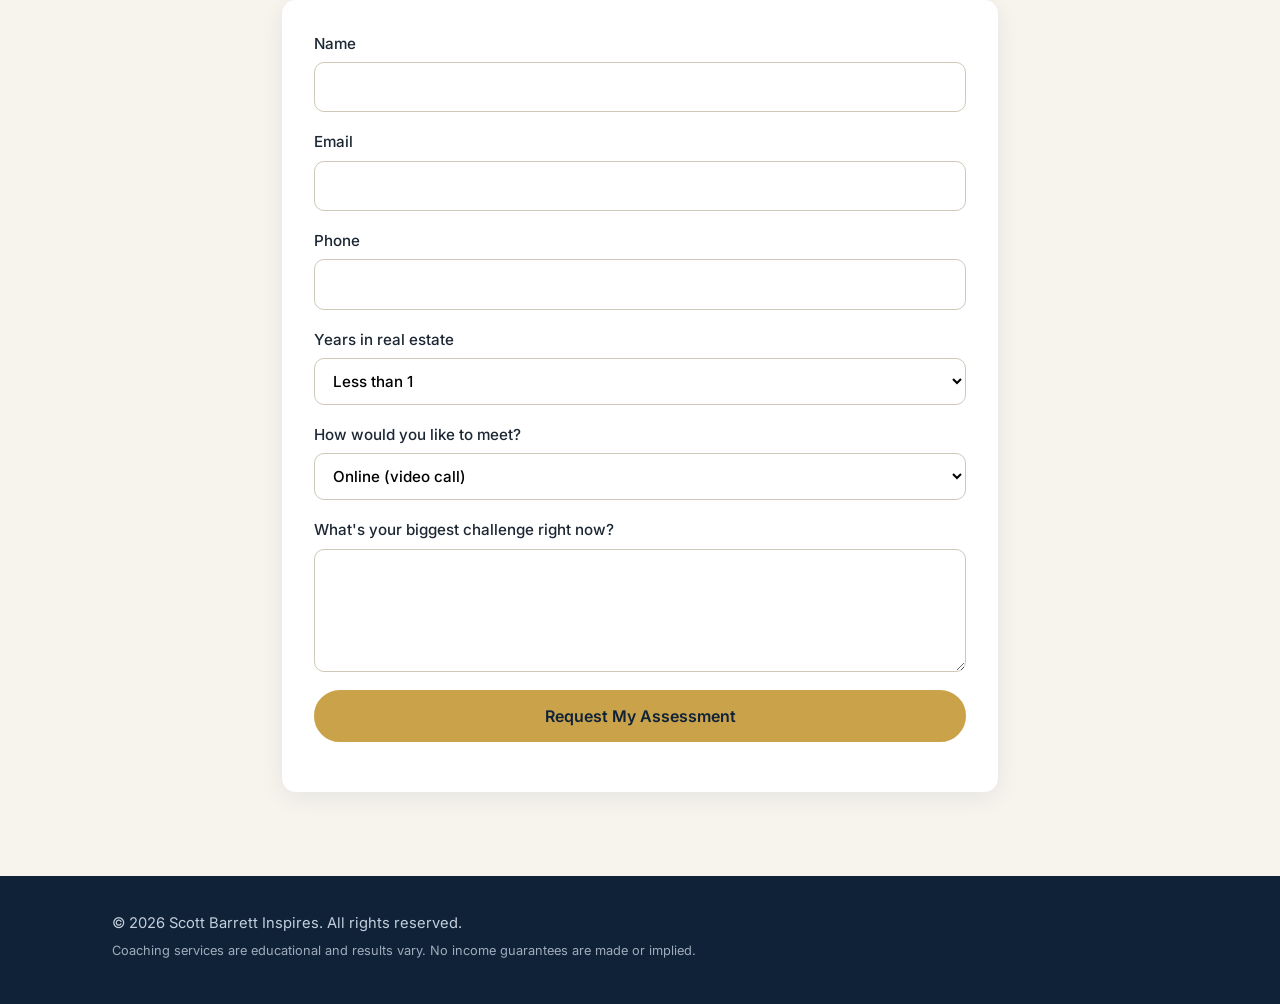
==== commit c5059be2: "Add 4 Pillars section and agentic AI coaching to home page Co-Authored-By: Claude Sonnet 5.5 <norepl" ====
--- a/index.html
+++ b/index.html
@@ -26,6 +26,7 @@
     <button class="menu-btn" aria-label="Toggle menu" aria-expanded="false">Menu</button>
     <nav id="menu">
       <a href="about.html">About</a>
+      <a href="#pillars">4 Pillars</a>
       <a href="#programs">Programs</a>
       <a href="#process">How It Works</a>
       <a href="#faq">FAQ</a>
@@ -67,6 +68,47 @@
       <p>Most agents don't need more motivation. They need a plan, a schedule, and someone holding them to it. Scott Barrett Inspires exists to give agents exactly that.</p>
       <p>Coaching is direct and practical. You leave every session with specific actions for the week, not a notebook full of ideas. The focus is on the habits that actually produce closings: consistent prospecting, confident conversations, and clean follow-up.</p>
       <p>Whether you're new to the business or established and plateaued, the goal is the same: a business that grows on purpose.</p>
+    </div>
+  </div>
+</section>
+
+<section id="pillars" class="section pillars">
+  <div class="wrap">
+    <p class="eyebrow center">The coaching framework</p>
+    <h2 class="center">The 4 Pillars of agent success</h2>
+    <p class="center sub">Every program is built on the same foundation: discipline, skills, systems, and passion. Strengthen all four and production follows.</p>
+    <div class="pillar-grid">
+      <article class="pillar">
+        <span class="pnum">01</span>
+        <h3>Discipline</h3>
+        <p>The separator between struggling agents and top producers. Daily actions tied to long-term goals, kept up even when motivation fades.</p>
+        <ul><li>Time-blocked days</li><li>Daily minimum standards</li><li>Tracked numbers and accountability</li></ul>
+      </article>
+      <article class="pillar">
+        <span class="pnum">02</span>
+        <h3>Skills</h3>
+        <p>Skills turn activity into results. Learn to prospect, communicate, build trust, and negotiate with confidence.</p>
+        <ul><li>Daily role-play</li><li>Prospecting and listing presentations</li><li>Negotiation and objection handling</li></ul>
+      </article>
+      <article class="pillar">
+        <span class="pnum">03</span>
+        <h3>Systems</h3>
+        <p>Systems separate hustling agents from business owners, making your business predictable, repeatable, and scalable.</p>
+        <ul><li>Lead generation and follow-up</li><li>CRM and database nurture</li><li>Transaction management</li></ul>
+      </article>
+      <article class="pillar">
+        <span class="pnum">04</span>
+        <h3>Passion</h3>
+        <p>The drive to persevere, build meaningful relationships, and stay committed through both challenges and opportunities.</p>
+        <ul><li>Know your why</li><li>Celebrate progress</li><li>Serve clients for the long haul</li></ul>
+      </article>
+    </div>
+    <div class="ai-band">
+      <div>
+        <p class="eyebrow">New: coaching with agentic AI</p>
+        <h3>Advanced AI, built into your systems</h3>
+      </div>
+      <p>Today, coaching also includes advanced uses of agentic AI. AI agents can take on repetitive work inside your systems, such as lead follow-up, content creation, and transaction tracking, so more of your day goes to income-producing activities.</p>
     </div>
   </div>
 </section>
@@ -138,6 +180,7 @@
   <div class="wrap narrow">
     <p class="eyebrow center">FAQ</p>
     <h2 class="center">Common questions</h2>
+    <details><summary>Do you coach on AI?</summary><p>Yes. Coaching is built on the four pillars of discipline, skills, systems, and passion, and it now includes advanced uses of agentic AI that help automate the repetitive parts of your systems.</p></details>
     <details><summary>Is coaching right for new agents?</summary><p>Yes. New agents benefit most from building good habits early. Coaching is tailored to where you are.</p></details>
     <details><summary>I'm already producing. Can coaching still help?</summary><p>Absolutely. Many agents plateau because their systems haven't kept up with their volume. Coaching helps you scale without burning out.</p></details>
     <details><summary>How much time will it take?</summary><p>Plan on one session per week plus the daily actions in your plan, which are designed to fit around showings and appointments.</p></details>
--- a/styles.css
+++ b/styles.css
@@ -119,3 +119,19 @@
 .page-hero h1{color:#fff;margin-bottom:.3em}
 .page-hero .eyebrow{color:var(--gold)}
 nav a[aria-current="page"]{color:var(--gold-dark)}
+
+.pillar-grid{display:grid;grid-template-columns:repeat(4,1fr);gap:22px;margin-top:44px}
+.pillar{background:#fff;border:1px solid #ece7da;border-top:4px solid var(--gold);border-radius:var(--radius);padding:28px 24px;box-shadow:0 6px 24px rgba(15,34,56,.06)}
+.pillar .pnum{font-family:Fraunces,serif;color:var(--gold-dark);font-weight:700;font-size:.95rem}
+.pillar h3{margin:.2em 0 .5em}
+.pillar p{color:var(--muted);margin:0 0 14px;font-size:.98rem}
+.pillar ul{margin:0;padding-left:18px;color:var(--ink);font-size:.93rem}
+.pillar li{margin-bottom:5px}
+.pillars{border-top:1px solid #ece7da}
+.ai-band{display:grid;grid-template-columns:1fr 1.5fr;gap:36px;align-items:center;margin-top:48px;background:var(--navy);color:#fff;border-radius:var(--radius);padding:36px 40px}
+.ai-band h3{color:#fff;margin:0}
+.ai-band .eyebrow{color:var(--gold)}
+.ai-band p{margin:0;color:#d6dfeb}
+.ai-band>p{font-size:1.02rem}
+@media(max-width:980px){.pillar-grid{grid-template-columns:repeat(2,1fr)}}
+@media(max-width:820px){.pillar-grid{grid-template-columns:1fr}.ai-band{grid-template-columns:1fr;padding:28px 24px}}
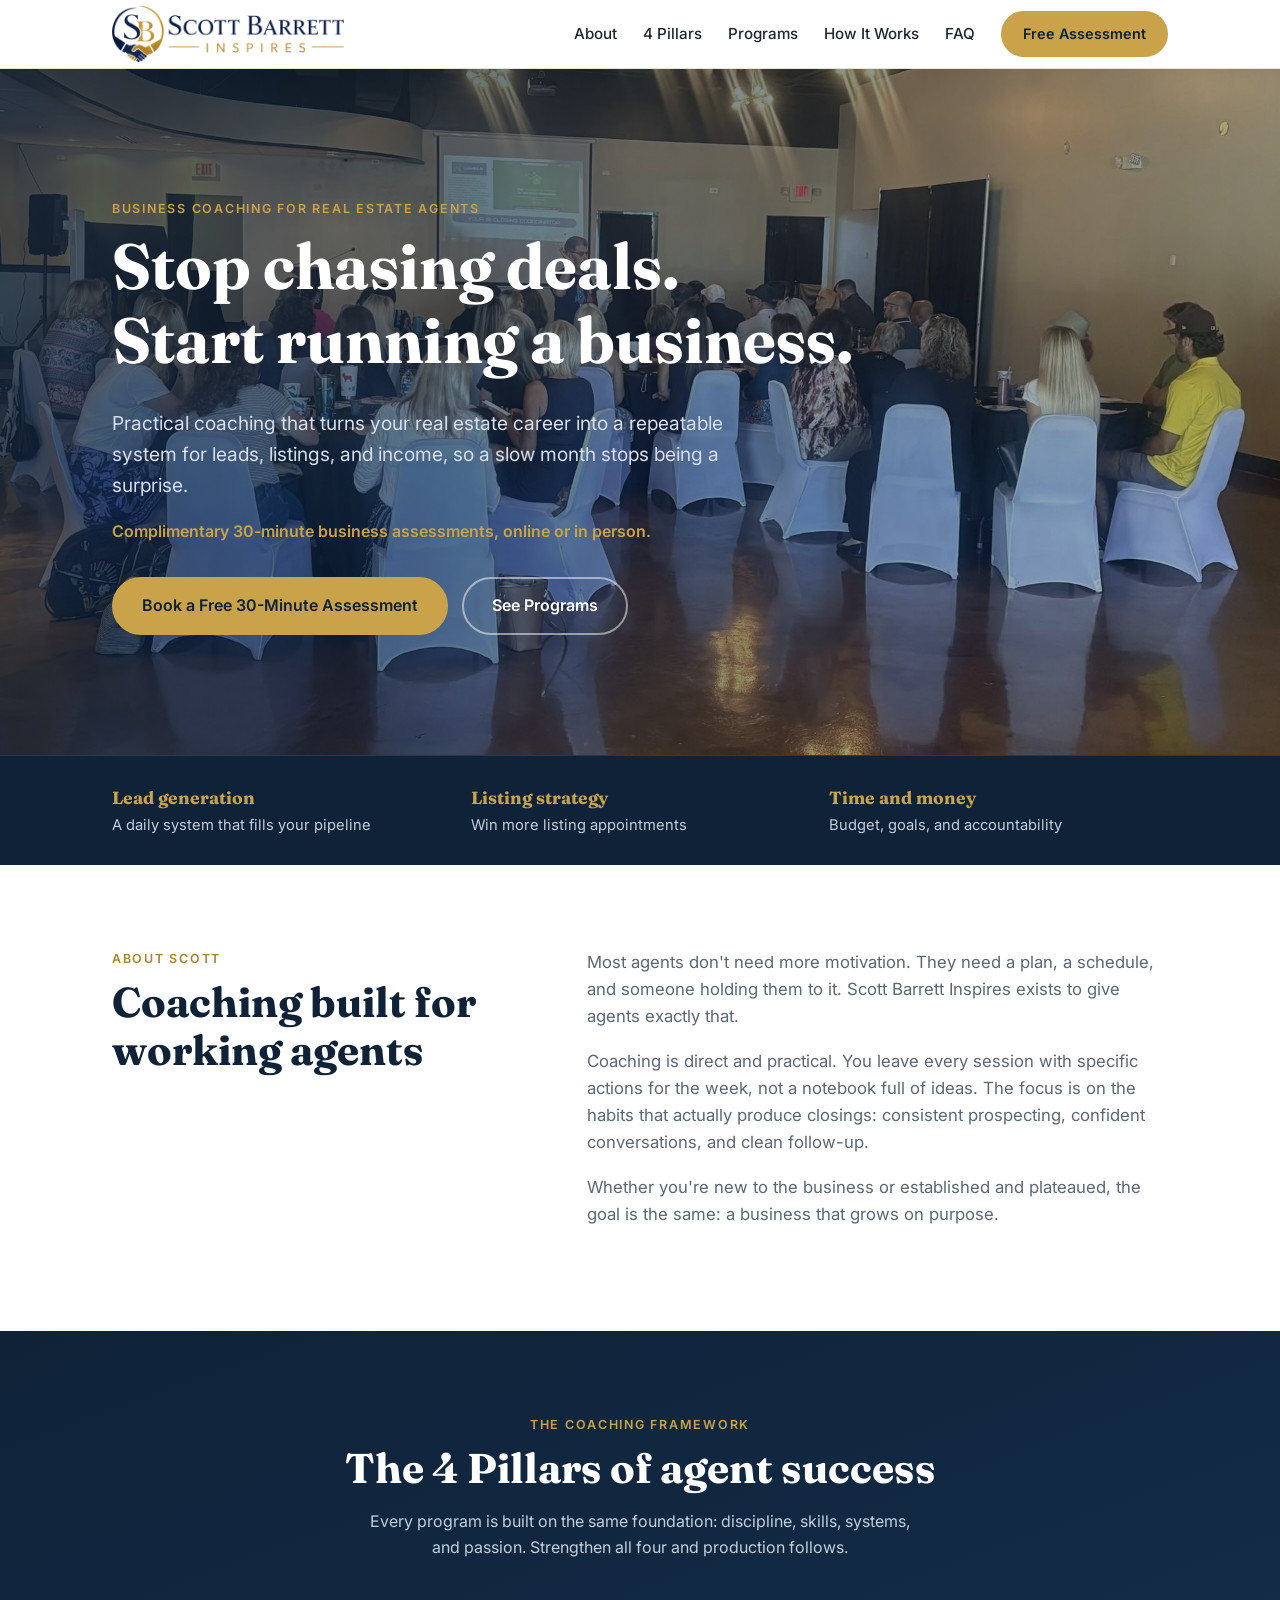
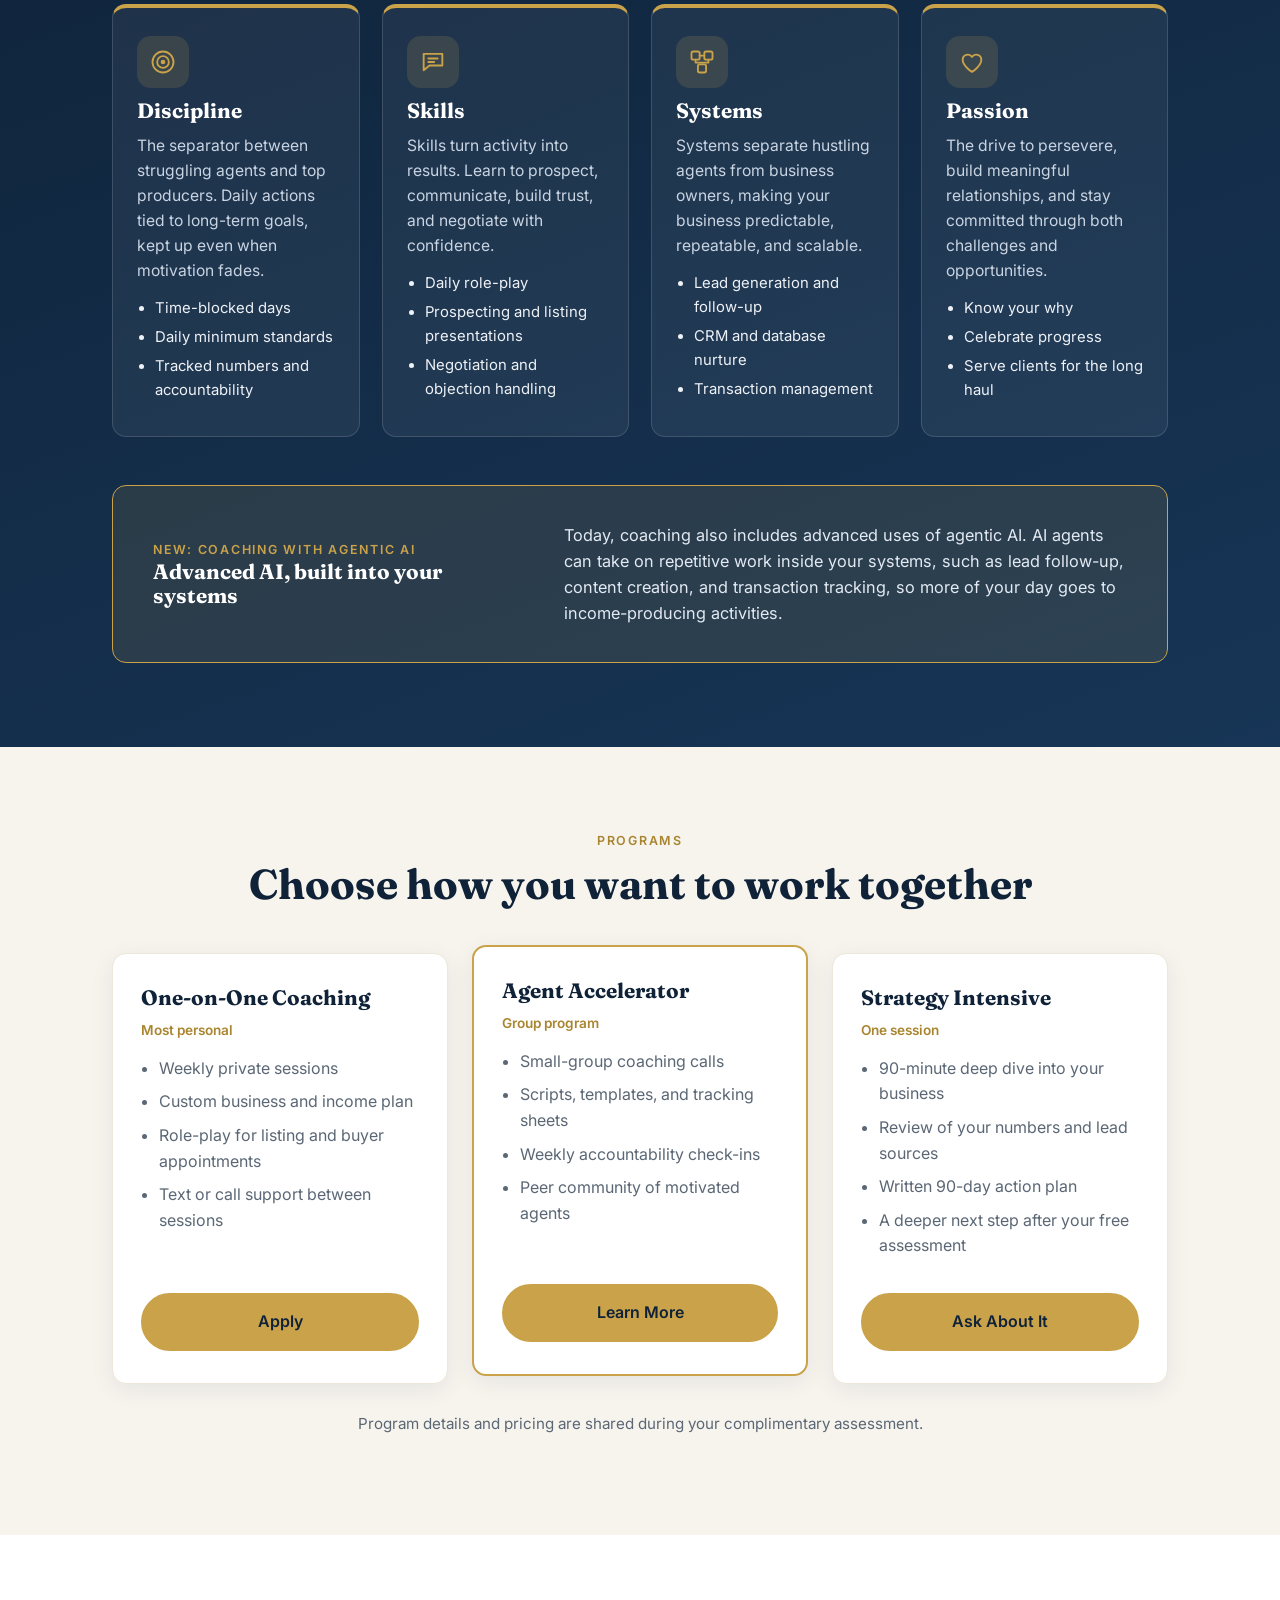
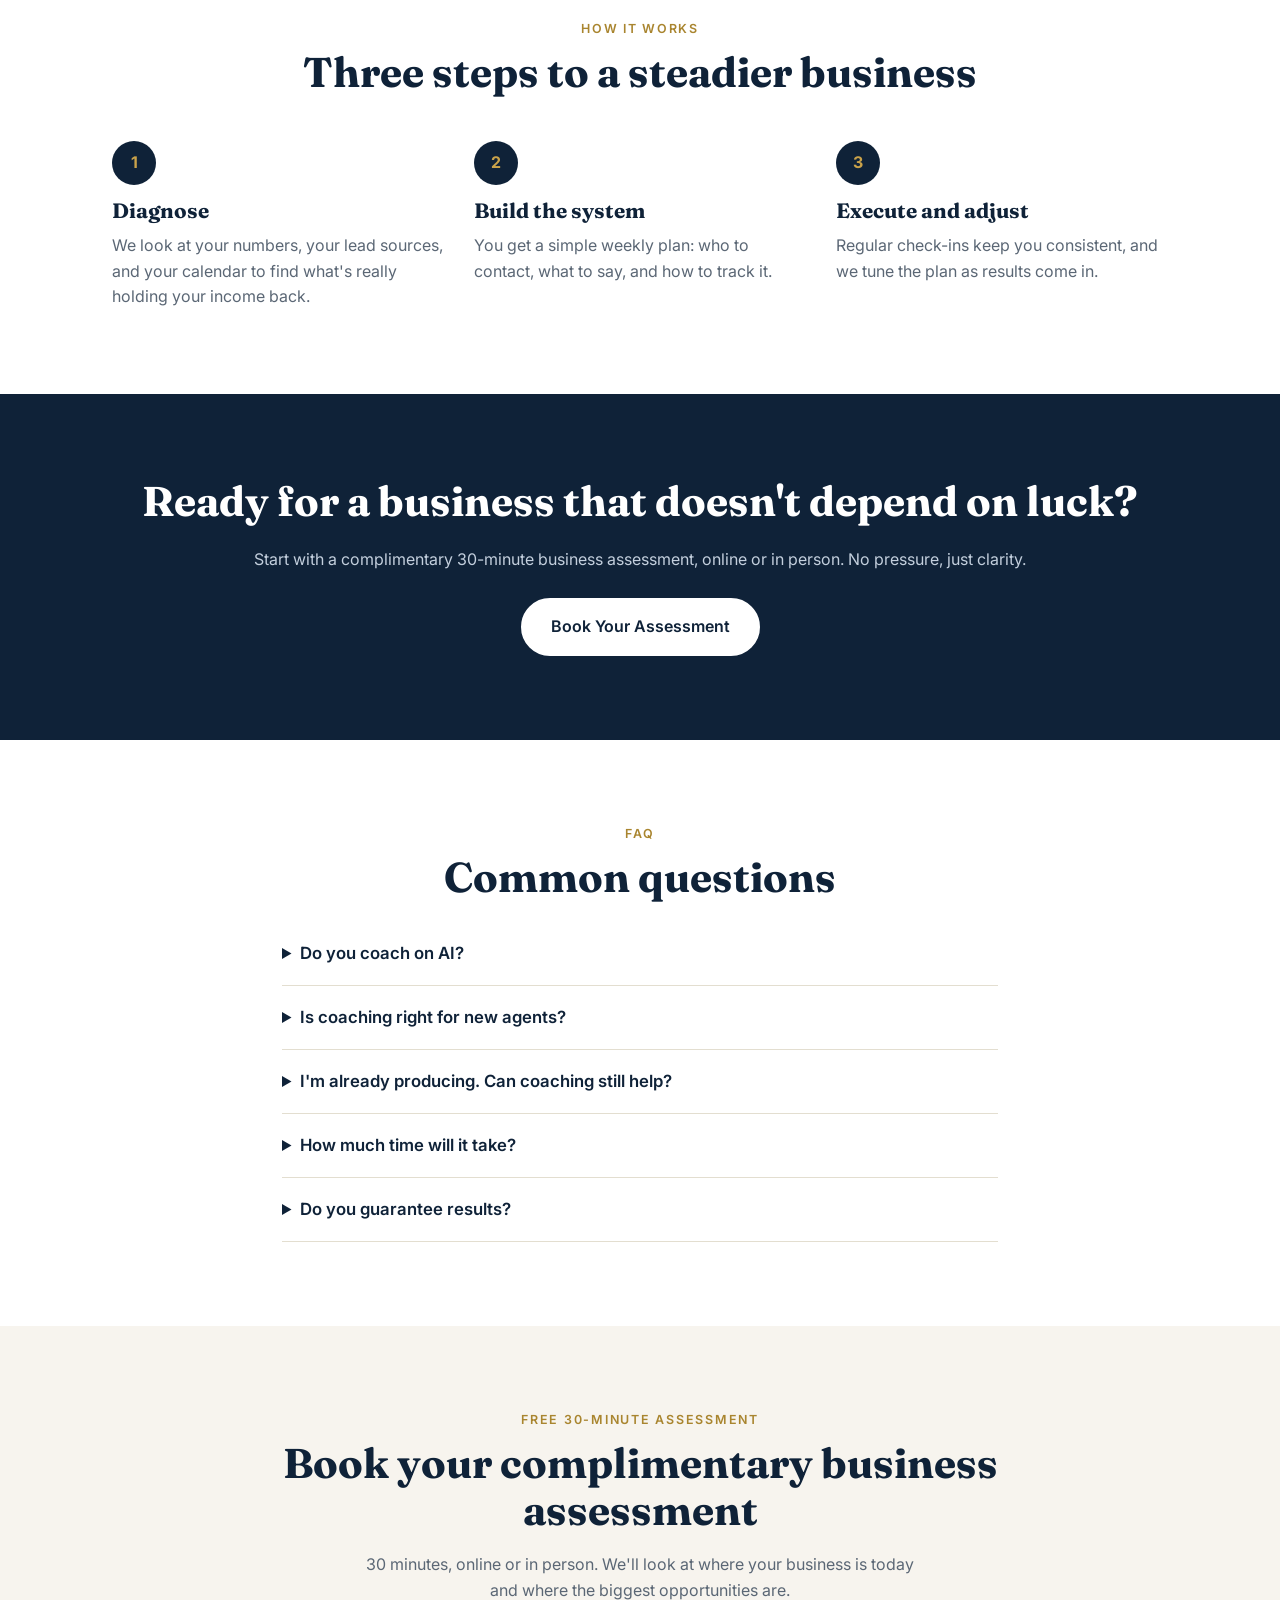
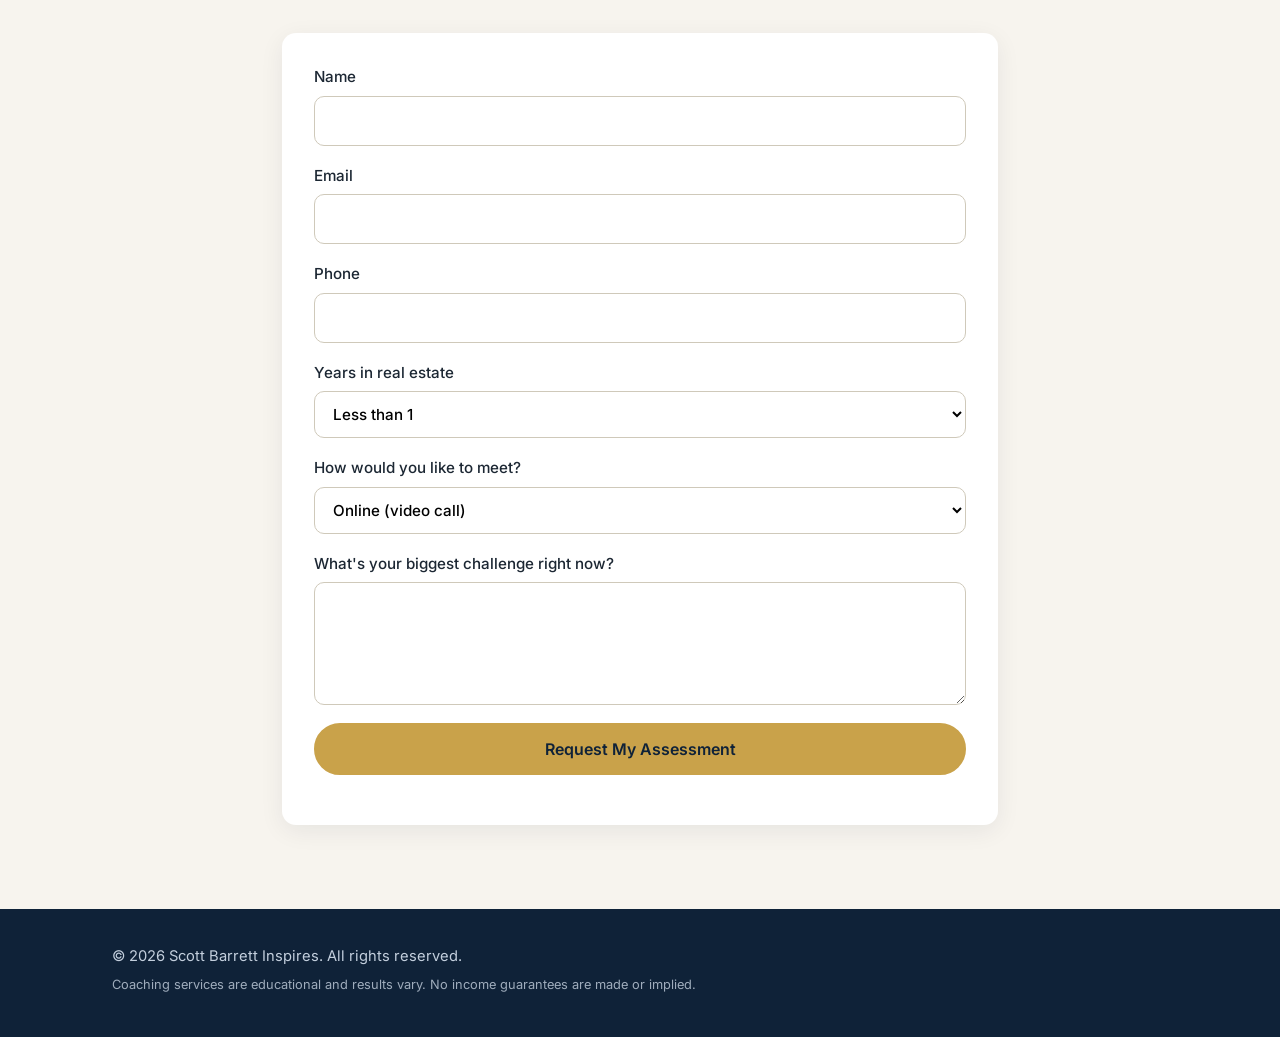
==== commit 22163bde: "Replace pillar numbers with icons Co-Authored-By: Claude Sonnet 5.5 <noreply@anthropic.com> Claude-S" ====
--- a/index.html
+++ b/index.html
@@ -79,25 +79,25 @@
     <p class="center sub">Every program is built on the same foundation: discipline, skills, systems, and passion. Strengthen all four and production follows.</p>
     <div class="pillar-grid">
       <article class="pillar">
-        <span class="pnum">01</span>
+        <span class="picon" aria-hidden="true"><svg viewBox="0 0 24 24" fill="none" stroke="currentColor" stroke-width="1.6" stroke-linecap="round" stroke-linejoin="round"><circle cx="12" cy="12" r="9"/><circle cx="12" cy="12" r="5"/><circle cx="12" cy="12" r="1.2" fill="currentColor"/></svg></span>
         <h3>Discipline</h3>
         <p>The separator between struggling agents and top producers. Daily actions tied to long-term goals, kept up even when motivation fades.</p>
         <ul><li>Time-blocked days</li><li>Daily minimum standards</li><li>Tracked numbers and accountability</li></ul>
       </article>
       <article class="pillar">
-        <span class="pnum">02</span>
+        <span class="picon" aria-hidden="true"><svg viewBox="0 0 24 24" fill="none" stroke="currentColor" stroke-width="1.6" stroke-linecap="round" stroke-linejoin="round"><path d="M4 5h16v10H9l-5 4z"/><path d="M8 9h8M8 12h5"/></svg></span>
         <h3>Skills</h3>
         <p>Skills turn activity into results. Learn to prospect, communicate, build trust, and negotiate with confidence.</p>
         <ul><li>Daily role-play</li><li>Prospecting and listing presentations</li><li>Negotiation and objection handling</li></ul>
       </article>
       <article class="pillar">
-        <span class="pnum">03</span>
+        <span class="picon" aria-hidden="true"><svg viewBox="0 0 24 24" fill="none" stroke="currentColor" stroke-width="1.6" stroke-linecap="round" stroke-linejoin="round"><rect x="3" y="3" width="7" height="7" rx="1.5"/><rect x="14" y="3" width="7" height="7" rx="1.5"/><rect x="8.5" y="14" width="7" height="7" rx="1.5"/><path d="M10 6.5h4M6.5 10v2.5h5.5M17.5 10v2.5H12"/></svg></span>
         <h3>Systems</h3>
         <p>Systems separate hustling agents from business owners, making your business predictable, repeatable, and scalable.</p>
         <ul><li>Lead generation and follow-up</li><li>CRM and database nurture</li><li>Transaction management</li></ul>
       </article>
       <article class="pillar">
-        <span class="pnum">04</span>
+        <span class="picon" aria-hidden="true"><svg viewBox="0 0 24 24" fill="none" stroke="currentColor" stroke-width="1.6" stroke-linecap="round" stroke-linejoin="round"><path d="M12 20.5s-8-4.9-8-10.6A4.4 4.4 0 0 1 12 7.6a4.4 4.4 0 0 1 8 2.3c0 5.7-8 10.6-8 10.6z"/></svg></span>
         <h3>Passion</h3>
         <p>The drive to persevere, build meaningful relationships, and stay committed through both challenges and opportunities.</p>
         <ul><li>Know your why</li><li>Celebrate progress</li><li>Serve clients for the long haul</li></ul>
--- a/styles.css
+++ b/styles.css
@@ -127,7 +127,7 @@
 .pillar p{color:var(--muted);margin:0 0 14px;font-size:.98rem}
 .pillar ul{margin:0;padding-left:18px;color:var(--ink);font-size:.93rem}
 .pillar li{margin-bottom:5px}
-.pillars{border-top:1px solid #ece7da}
+.pillars{background:linear-gradient(160deg,var(--navy),var(--navy-2));color:#fff}
 .ai-band{display:grid;grid-template-columns:1fr 1.5fr;gap:36px;align-items:center;margin-top:48px;background:var(--navy);color:#fff;border-radius:var(--radius);padding:36px 40px}
 .ai-band h3{color:#fff;margin:0}
 .ai-band .eyebrow{color:var(--gold)}
@@ -135,3 +135,16 @@
 .ai-band>p{font-size:1.02rem}
 @media(max-width:980px){.pillar-grid{grid-template-columns:repeat(2,1fr)}}
 @media(max-width:820px){.pillar-grid{grid-template-columns:1fr}.ai-band{grid-template-columns:1fr;padding:28px 24px}}
+.pillars h2{color:#fff}
+.pillars .eyebrow{color:var(--gold)}
+.pillars .sub{color:#c3cfdd}
+.pillars .pillar{background:rgba(255,255,255,.06);border:1px solid rgba(255,255,255,.14);border-top:4px solid var(--gold);box-shadow:none}
+.pillars .pillar .pnum{color:var(--gold)}
+.pillars .pillar h3{color:#fff}
+.pillars .pillar p{color:#c9d4e2}
+.pillars .pillar ul{color:#eef2f7}
+.pillars .ai-band{background:rgba(201,162,74,.12);border:1px solid var(--gold)}
+.pillars .ai-band>p{color:#e3eaf3}
+
+.picon{display:inline-grid;place-items:center;width:52px;height:52px;border-radius:14px;background:rgba(201,162,74,.16);color:var(--gold);margin-bottom:6px}
+.picon svg{width:28px;height:28px}
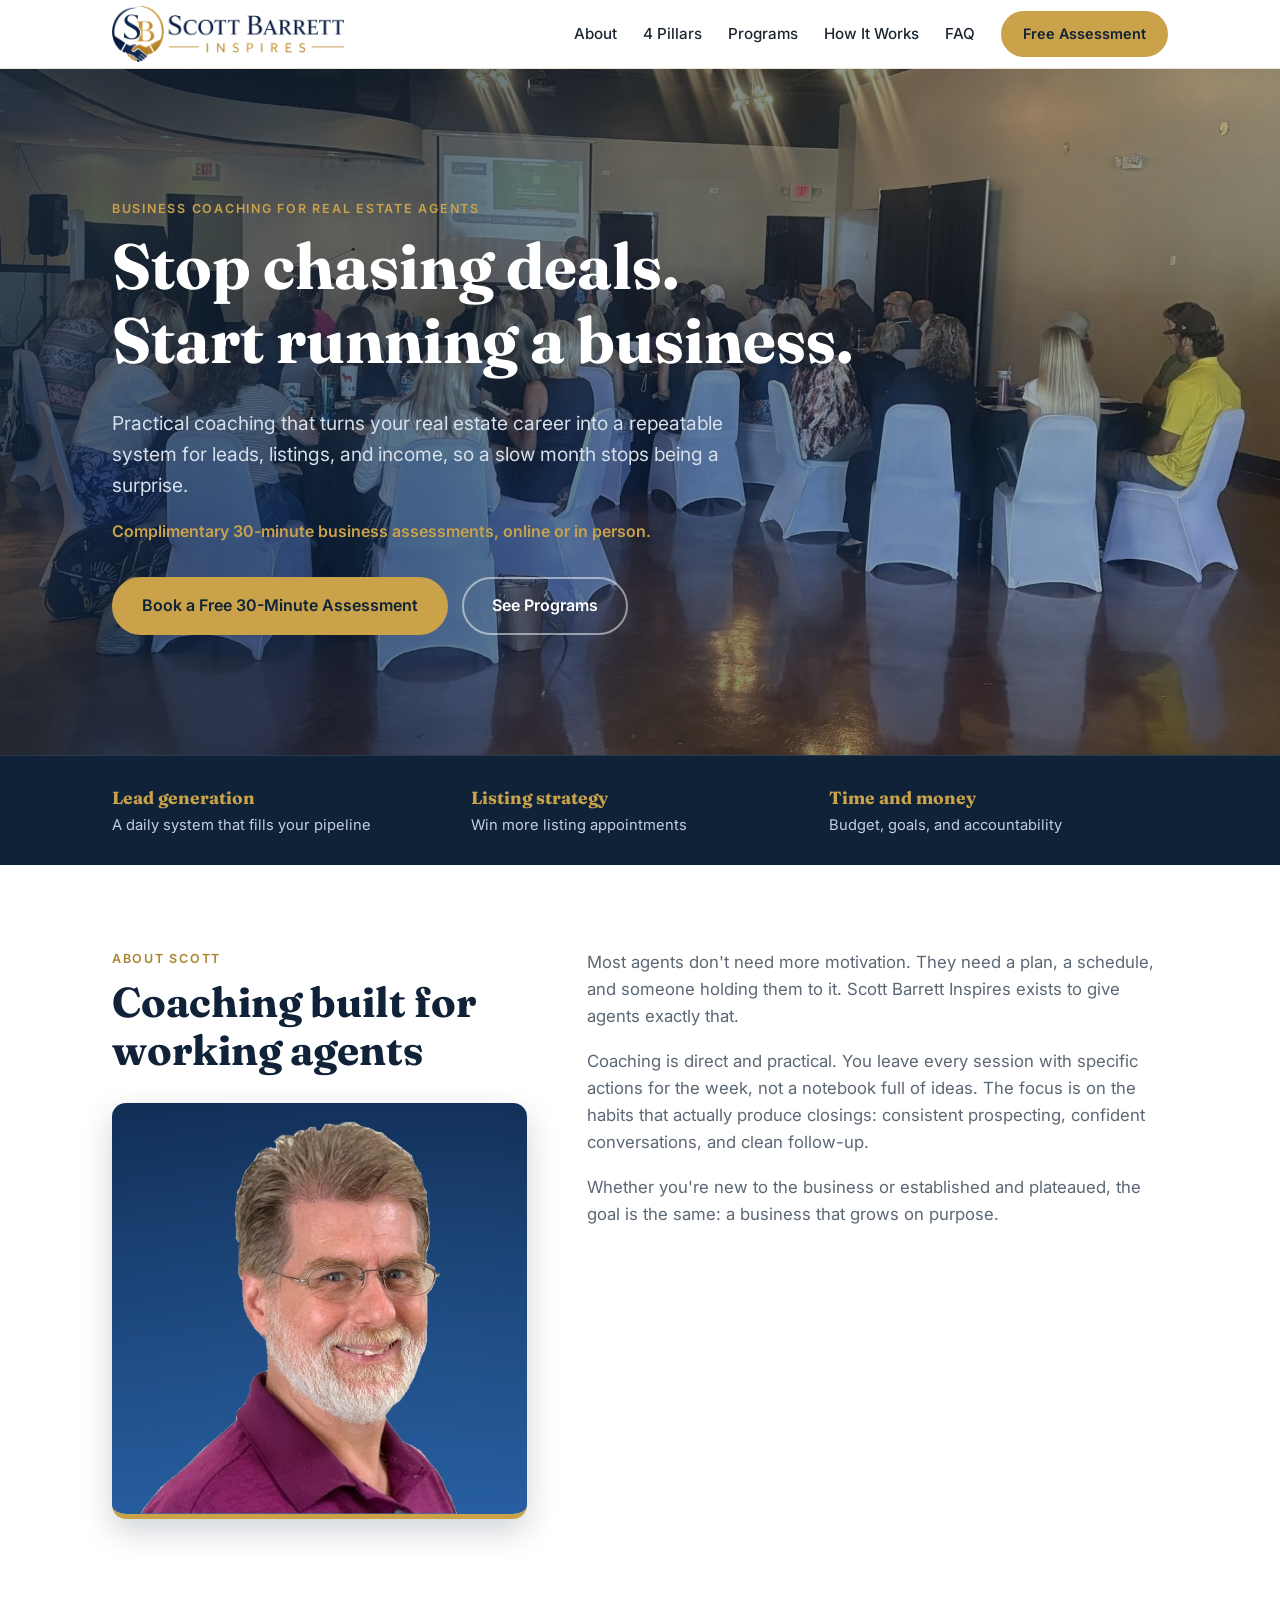
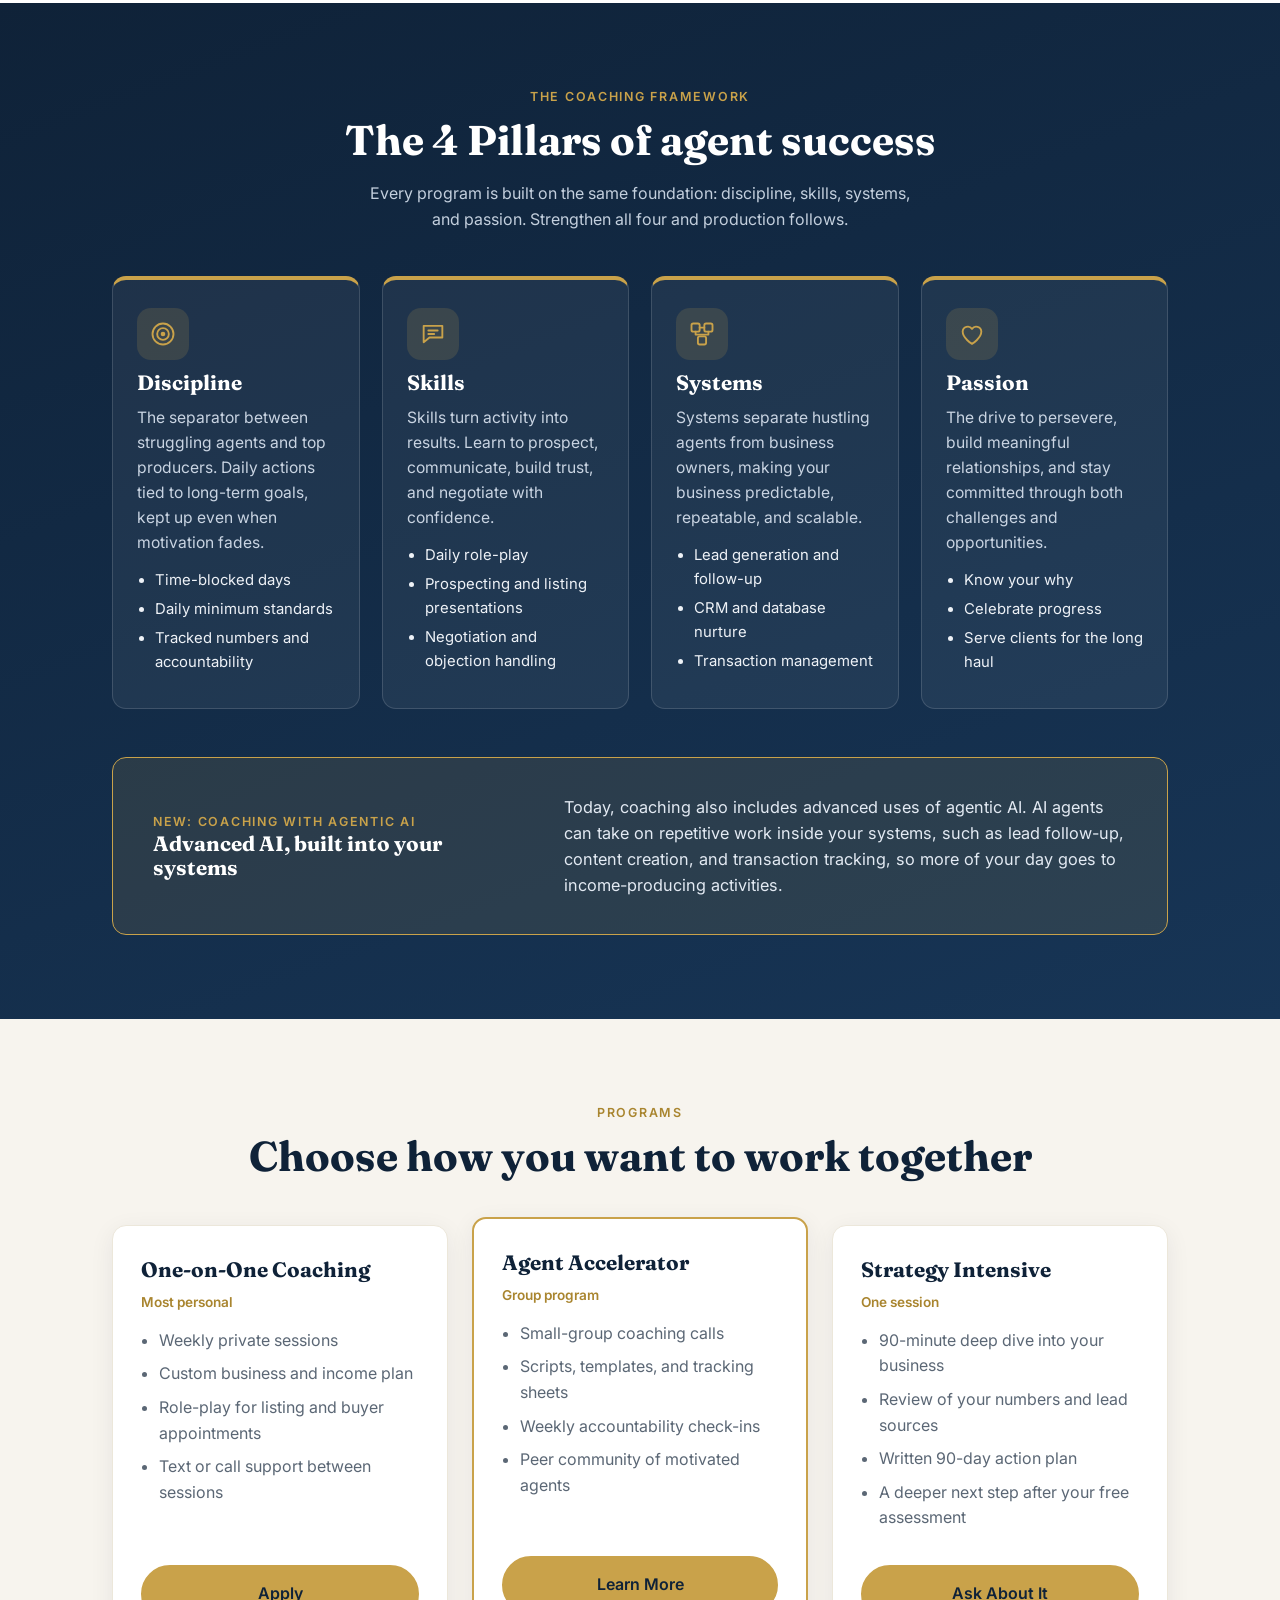
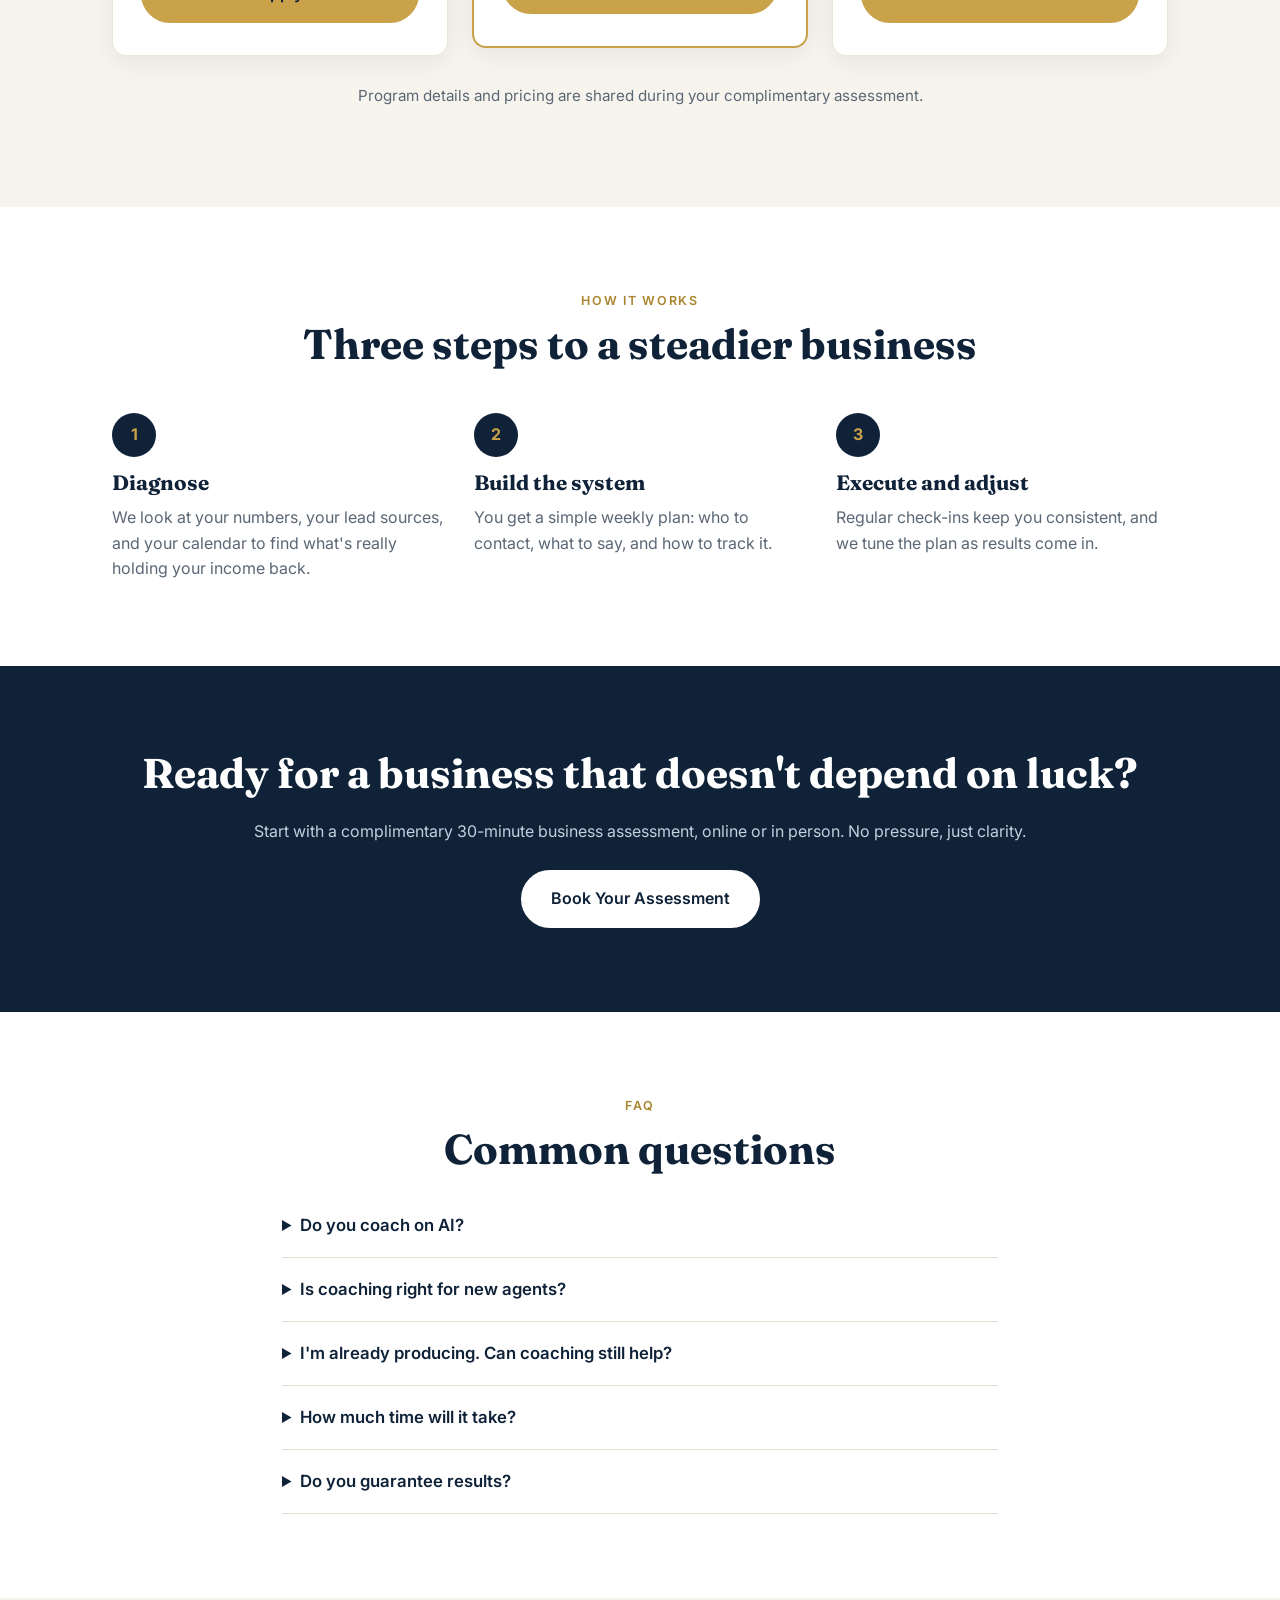
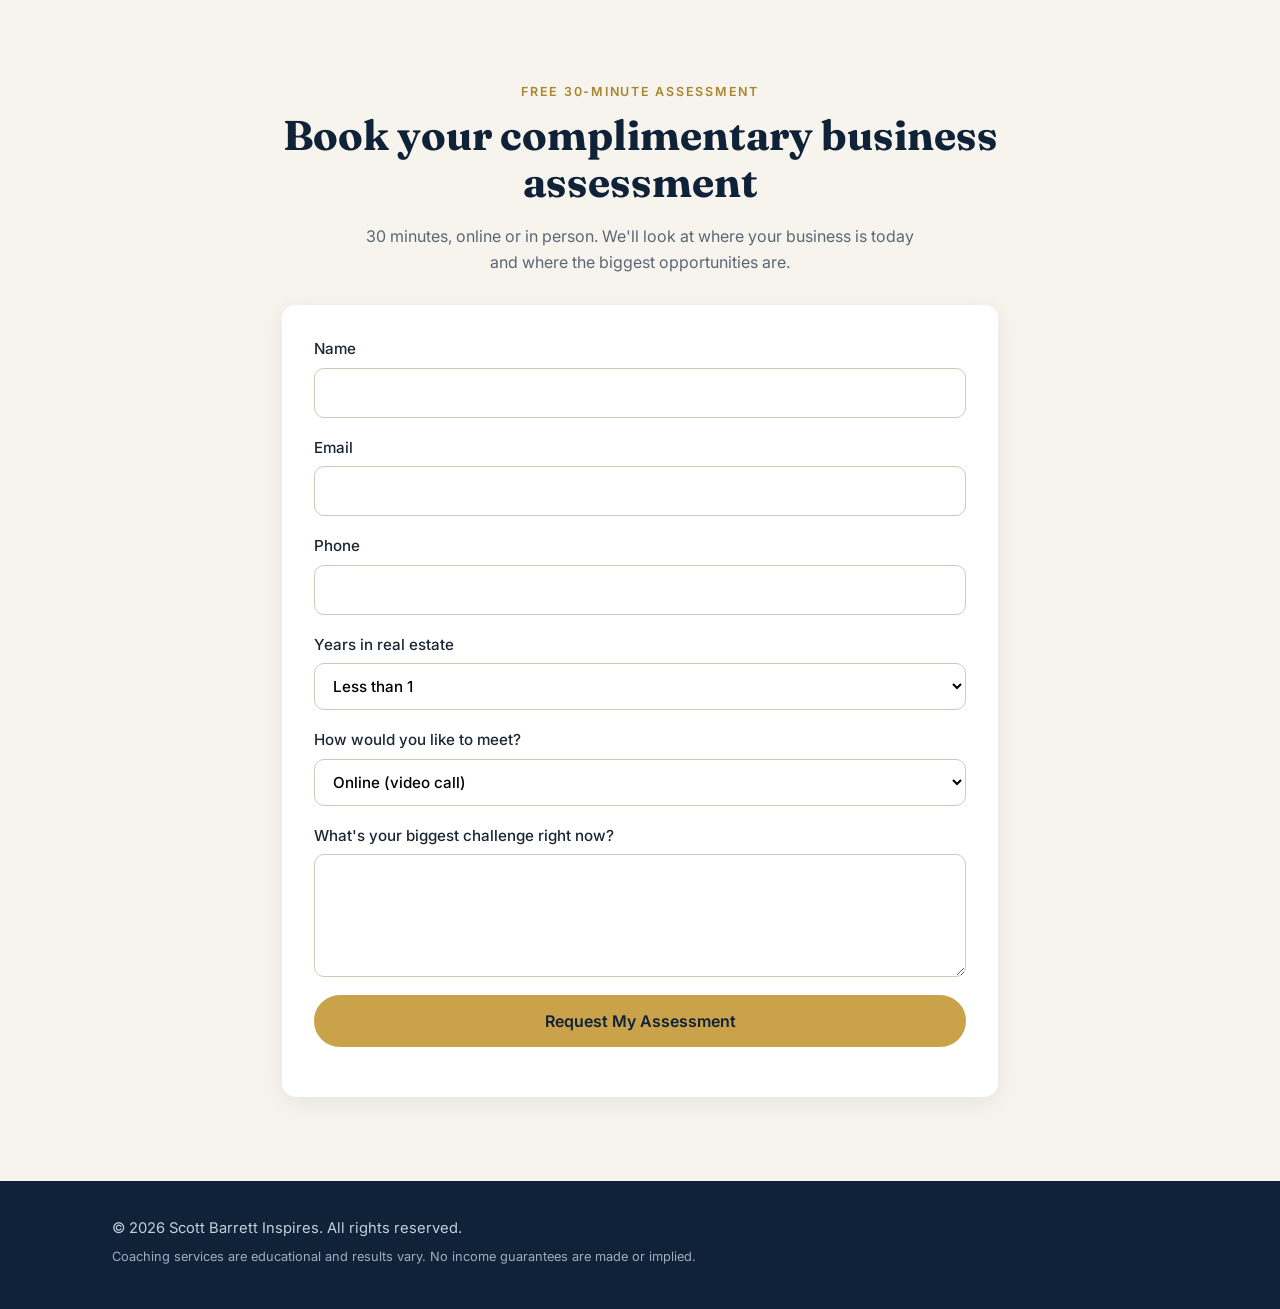
==== commit 6b2e9a9b: "Add Scott's photo to home About section and About page Co-Authored-By: Claude Sonnet 5.5 <noreply@an" ====
--- a/index.html
+++ b/index.html
@@ -63,6 +63,7 @@
     <div>
       <p class="eyebrow">About Scott</p>
       <h2>Coaching built for working agents</h2>
+      <img class="portrait" src="images/scott.jpg" alt="Scott Barrett, real estate coach" width="450" height="446" loading="lazy">
     </div>
     <div class="prose">
       <p>Most agents don't need more motivation. They need a plan, a schedule, and someone holding them to it. Scott Barrett Inspires exists to give agents exactly that.</p>
--- a/styles.css
+++ b/styles.css
@@ -148,3 +148,6 @@
 
 .picon{display:inline-grid;place-items:center;width:52px;height:52px;border-radius:14px;background:rgba(201,162,74,.16);color:var(--gold);margin-bottom:6px}
 .picon svg{width:28px;height:28px}
+
+.portrait{display:block;width:100%;max-width:420px;height:auto;border-radius:var(--radius);margin-top:28px;box-shadow:0 12px 32px rgba(15,34,56,.2);border-bottom:5px solid var(--gold)}
+@media(max-width:820px){.portrait{max-width:340px}}
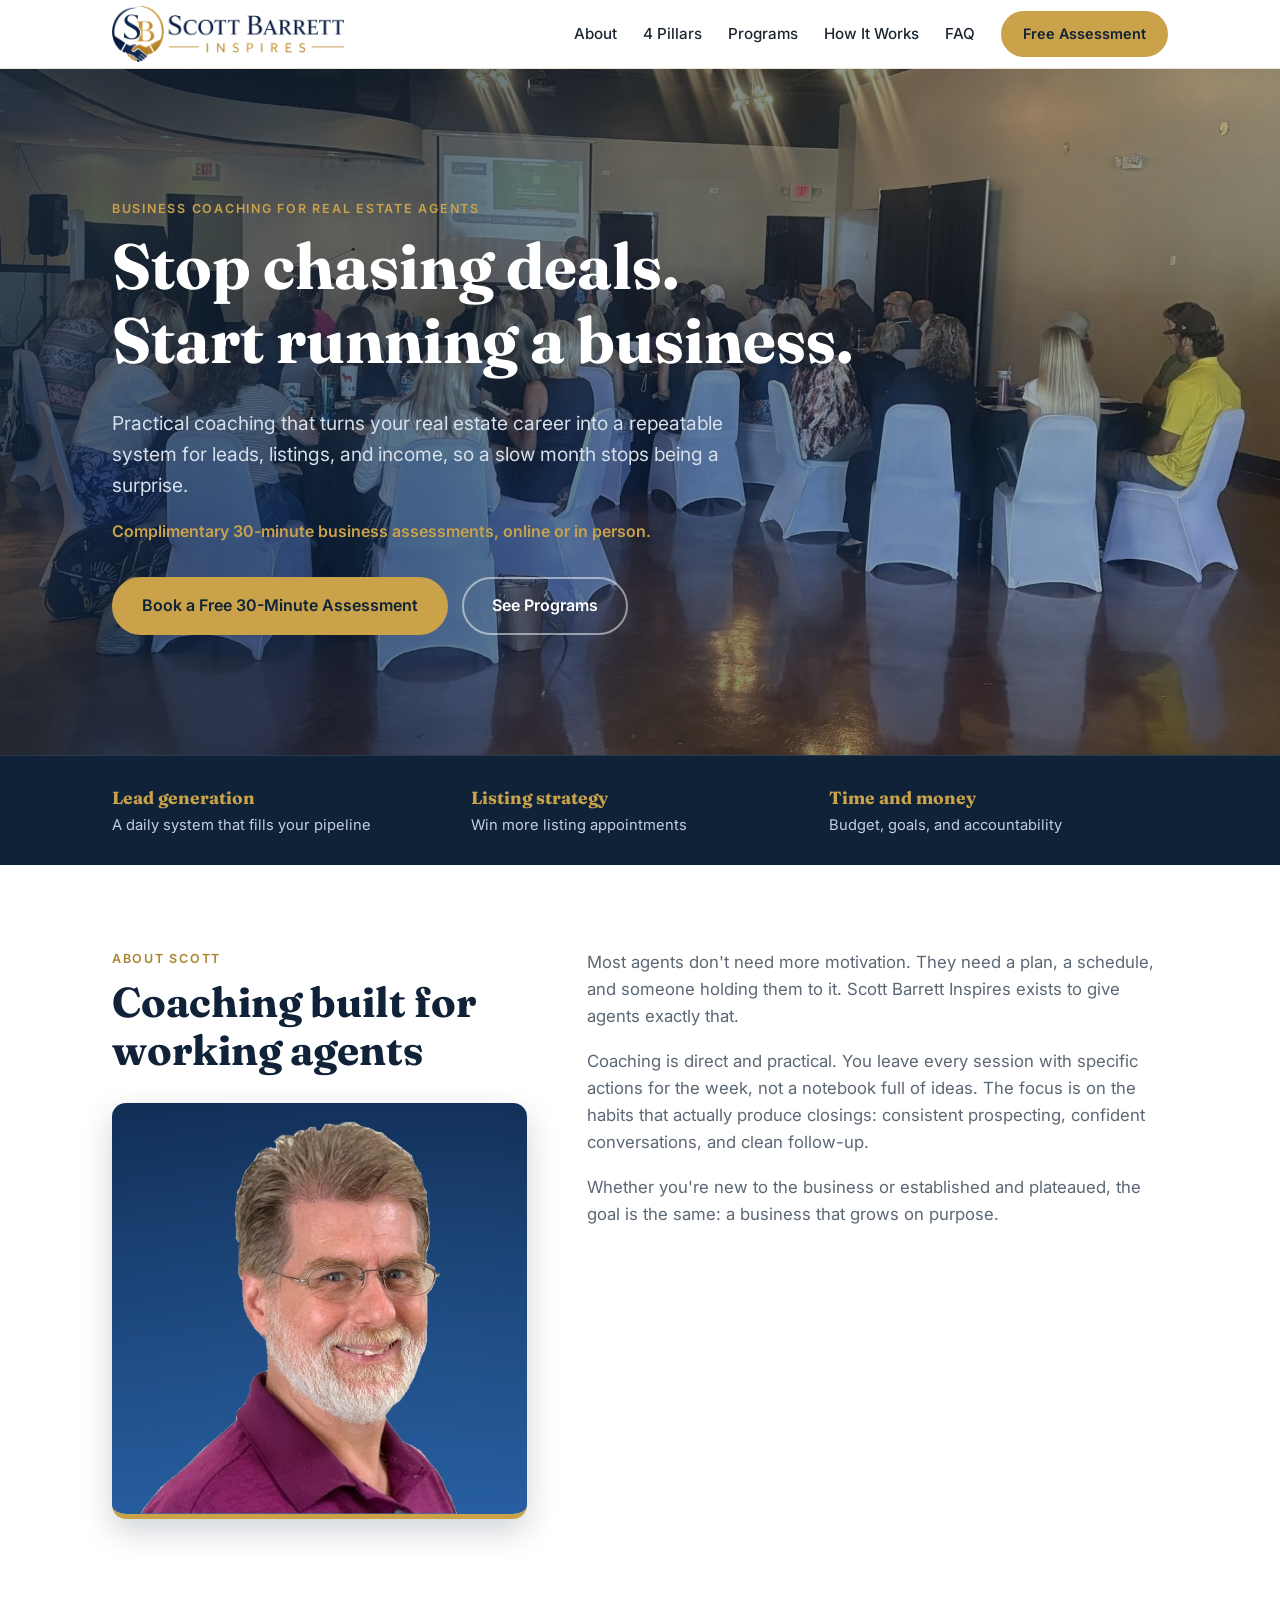
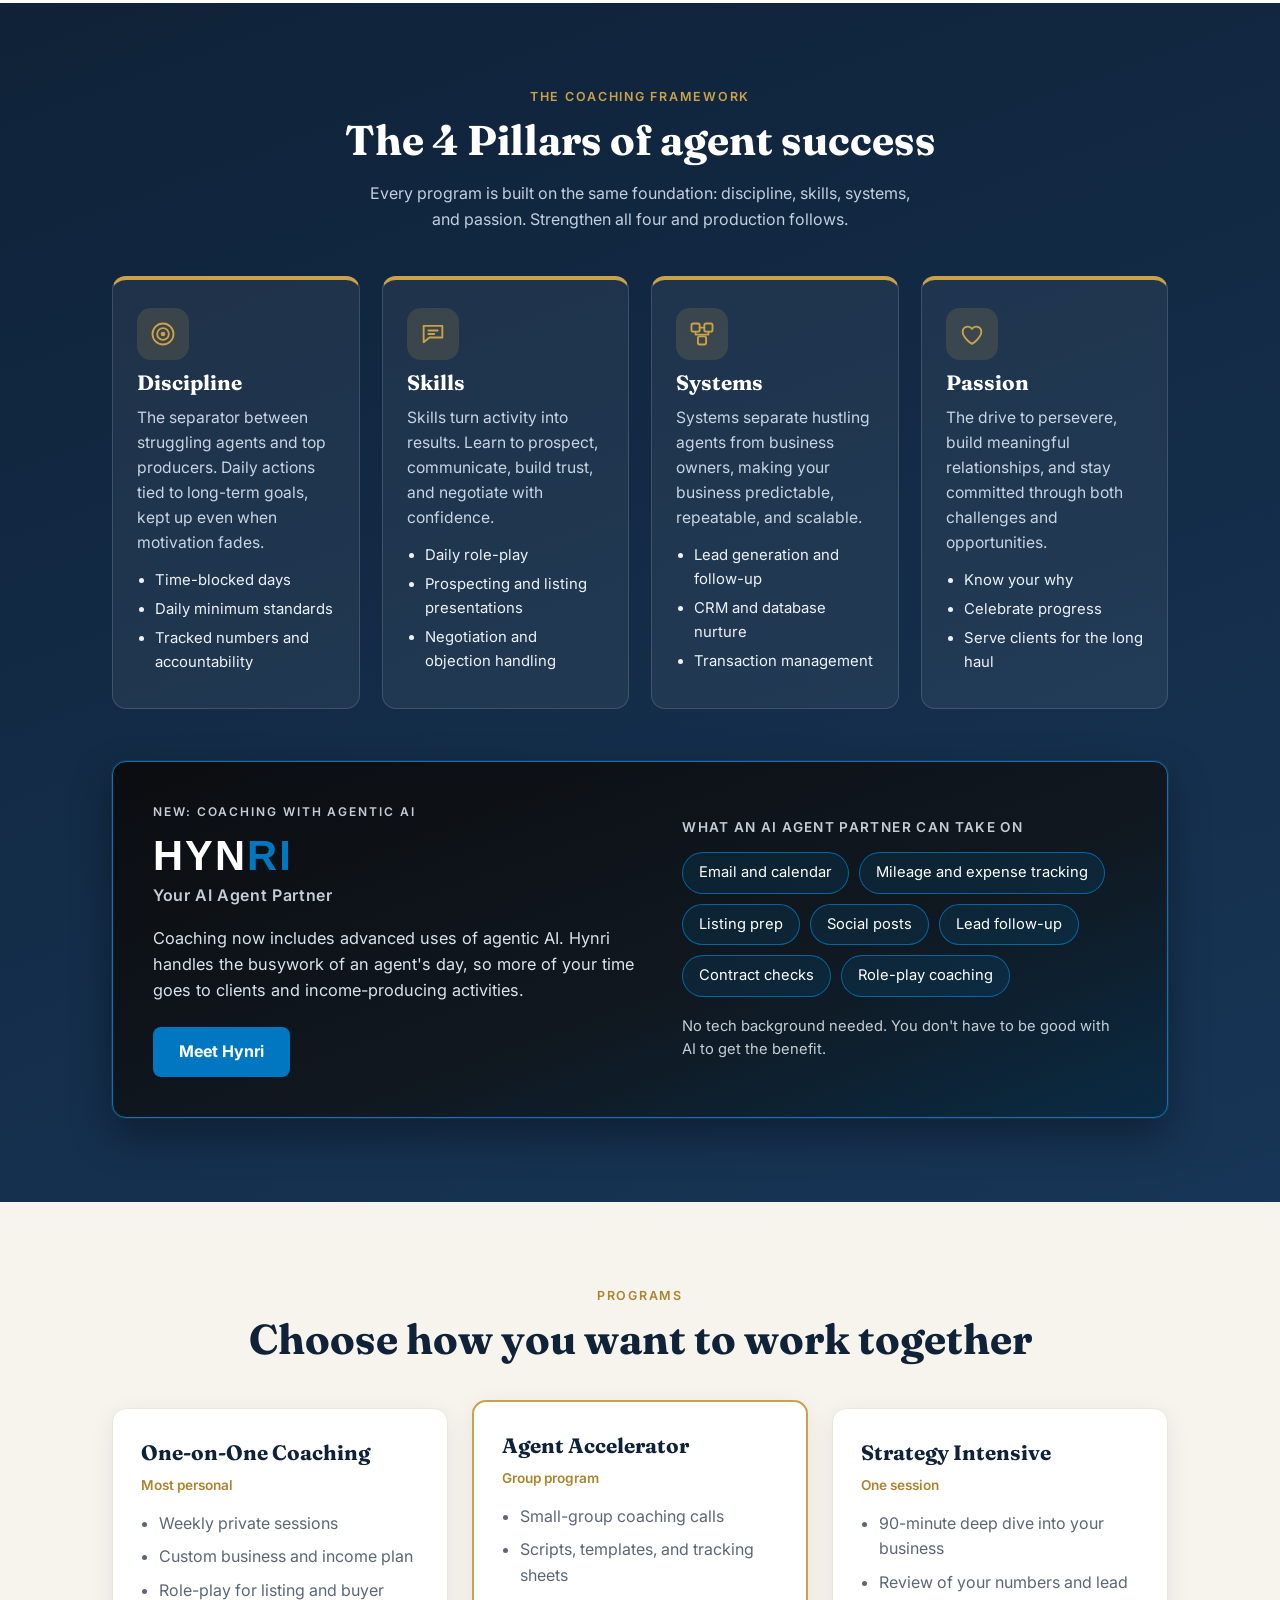
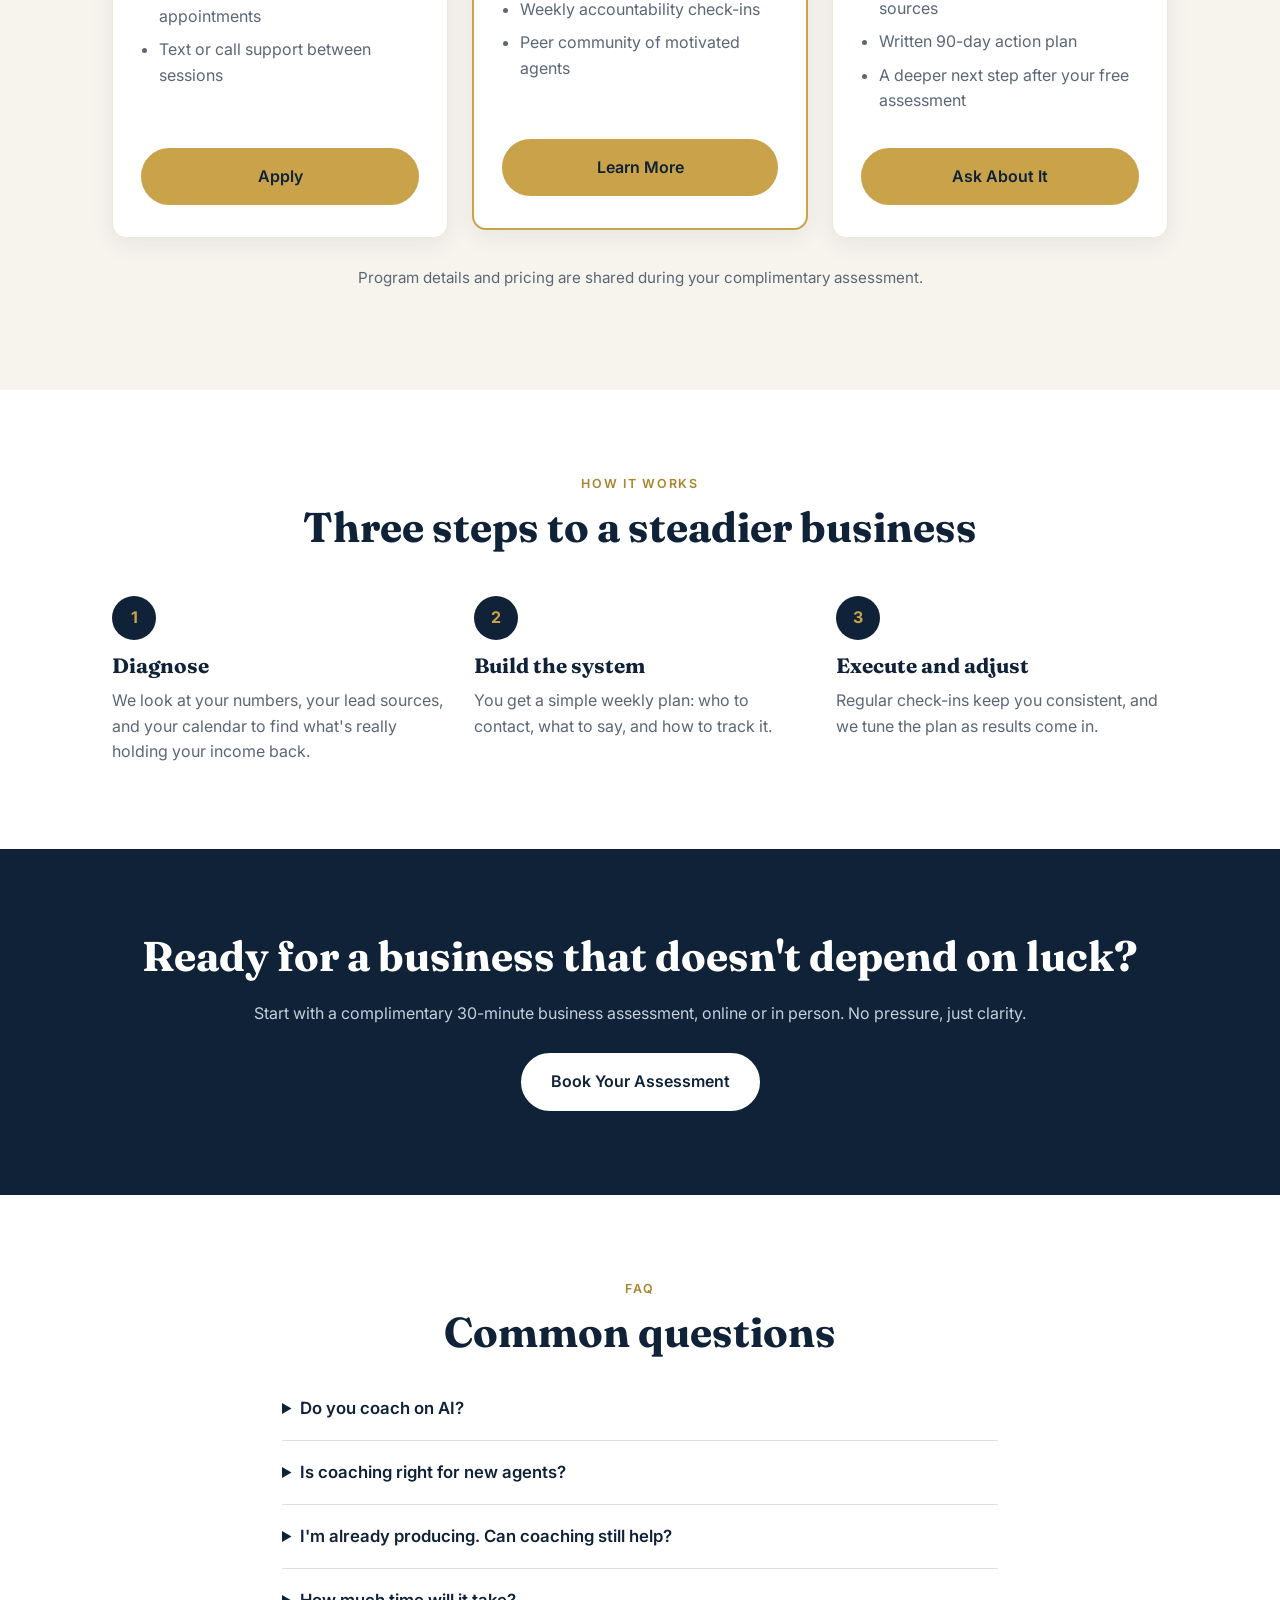
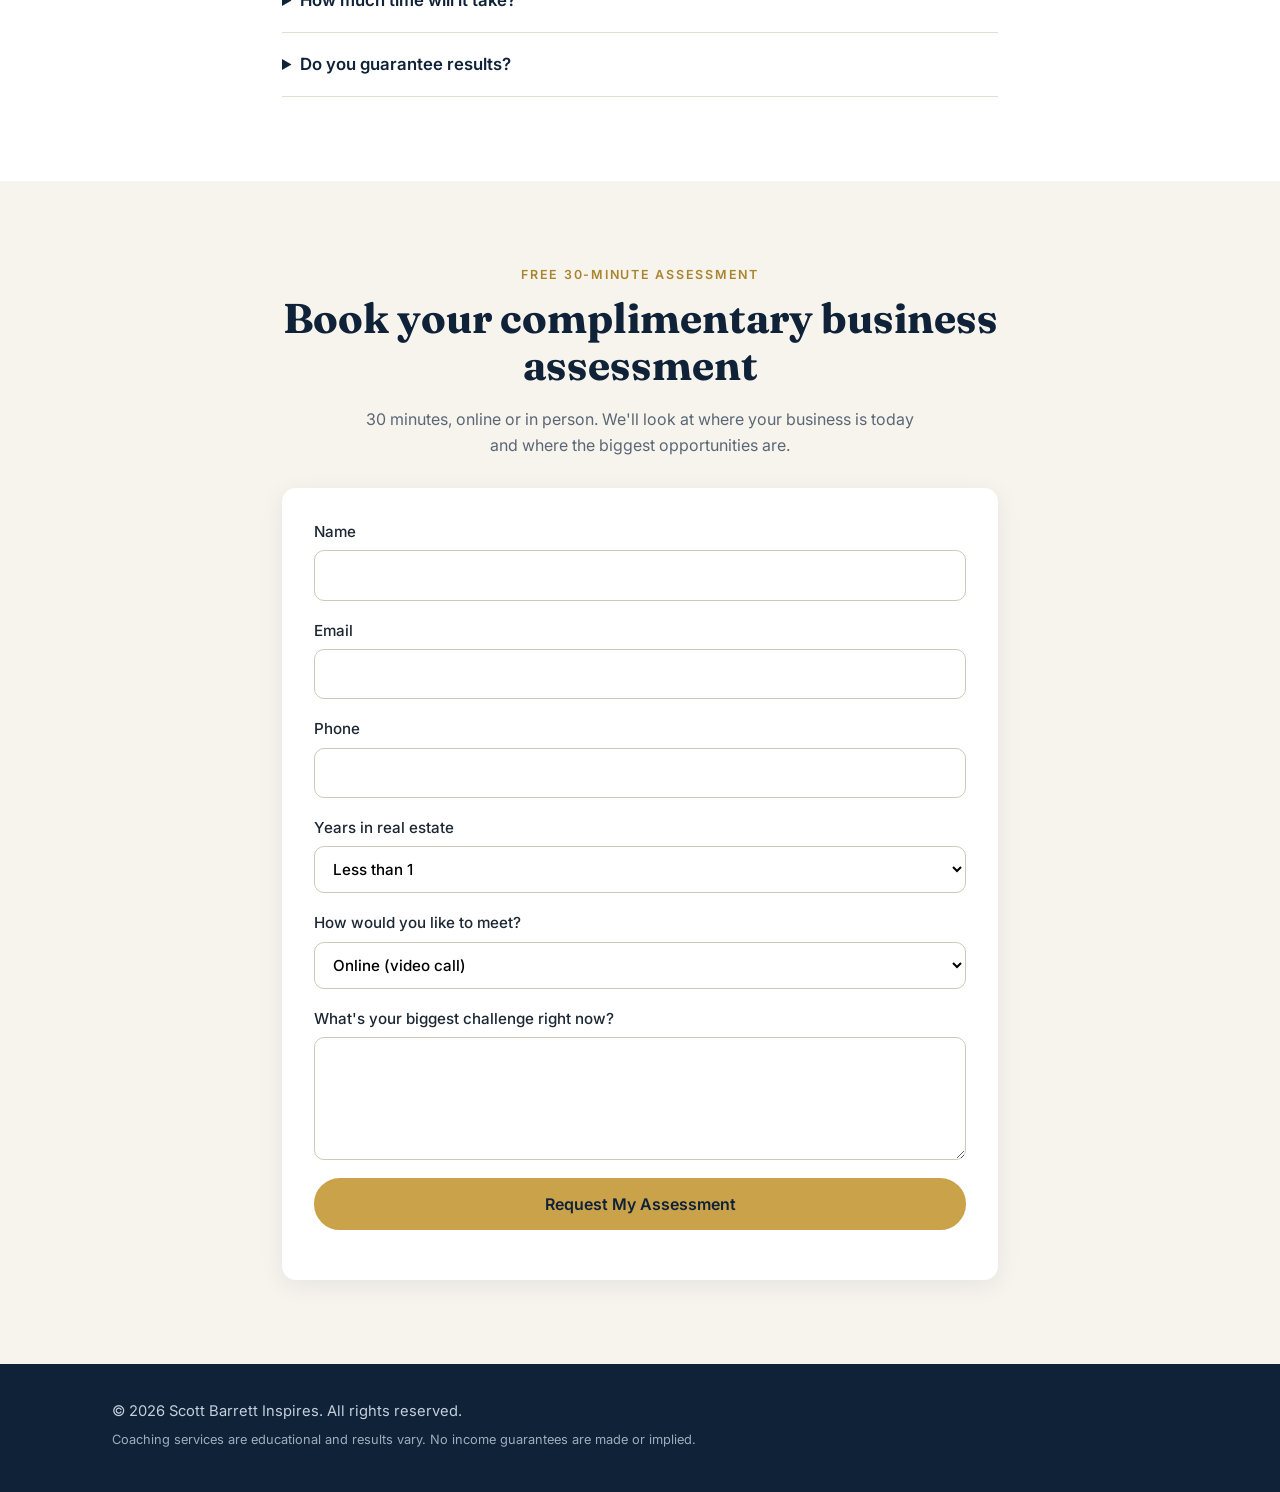
==== commit 917affa2: "Rebuild AI band in Hynri branding (colors, wordmark, copy from joinflr.com) Co-Authored-By: Claude S" ====
--- a/index.html
+++ b/index.html
@@ -16,7 +16,7 @@
 <link href="https://fonts.googleapis.com/css2?family=Fraunces:opsz,wght@9..144,600;9..144,700&family=Inter:wght@400;500;600&display=swap" rel="stylesheet">
 <link rel="icon" type="image/png" href="images/favicon.png">
 <link rel="preload" as="image" href="images/hero.jpg?v=2">
-<link rel="stylesheet" href="styles.css">
+<link rel="stylesheet" href="styles.css?v=4">
 </head>
 <body>
 
@@ -80,36 +80,51 @@
     <p class="center sub">Every program is built on the same foundation: discipline, skills, systems, and passion. Strengthen all four and production follows.</p>
     <div class="pillar-grid">
       <article class="pillar">
-        <span class="picon" aria-hidden="true"><svg viewBox="0 0 24 24" fill="none" stroke="currentColor" stroke-width="1.6" stroke-linecap="round" stroke-linejoin="round"><circle cx="12" cy="12" r="9"/><circle cx="12" cy="12" r="5"/><circle cx="12" cy="12" r="1.2" fill="currentColor"/></svg></span>
+        <span class="picon" aria-hidden="true"><svg width="28" height="28" viewBox="0 0 24 24" fill="none" stroke="currentColor" stroke-width="1.6" stroke-linecap="round" stroke-linejoin="round"><circle cx="12" cy="12" r="9"/><circle cx="12" cy="12" r="5"/><circle cx="12" cy="12" r="1.2" fill="currentColor"/></svg></span>
         <h3>Discipline</h3>
         <p>The separator between struggling agents and top producers. Daily actions tied to long-term goals, kept up even when motivation fades.</p>
         <ul><li>Time-blocked days</li><li>Daily minimum standards</li><li>Tracked numbers and accountability</li></ul>
       </article>
       <article class="pillar">
-        <span class="picon" aria-hidden="true"><svg viewBox="0 0 24 24" fill="none" stroke="currentColor" stroke-width="1.6" stroke-linecap="round" stroke-linejoin="round"><path d="M4 5h16v10H9l-5 4z"/><path d="M8 9h8M8 12h5"/></svg></span>
+        <span class="picon" aria-hidden="true"><svg width="28" height="28" viewBox="0 0 24 24" fill="none" stroke="currentColor" stroke-width="1.6" stroke-linecap="round" stroke-linejoin="round"><path d="M4 5h16v10H9l-5 4z"/><path d="M8 9h8M8 12h5"/></svg></span>
         <h3>Skills</h3>
         <p>Skills turn activity into results. Learn to prospect, communicate, build trust, and negotiate with confidence.</p>
         <ul><li>Daily role-play</li><li>Prospecting and listing presentations</li><li>Negotiation and objection handling</li></ul>
       </article>
       <article class="pillar">
-        <span class="picon" aria-hidden="true"><svg viewBox="0 0 24 24" fill="none" stroke="currentColor" stroke-width="1.6" stroke-linecap="round" stroke-linejoin="round"><rect x="3" y="3" width="7" height="7" rx="1.5"/><rect x="14" y="3" width="7" height="7" rx="1.5"/><rect x="8.5" y="14" width="7" height="7" rx="1.5"/><path d="M10 6.5h4M6.5 10v2.5h5.5M17.5 10v2.5H12"/></svg></span>
+        <span class="picon" aria-hidden="true"><svg width="28" height="28" viewBox="0 0 24 24" fill="none" stroke="currentColor" stroke-width="1.6" stroke-linecap="round" stroke-linejoin="round"><rect x="3" y="3" width="7" height="7" rx="1.5"/><rect x="14" y="3" width="7" height="7" rx="1.5"/><rect x="8.5" y="14" width="7" height="7" rx="1.5"/><path d="M10 6.5h4M6.5 10v2.5h5.5M17.5 10v2.5H12"/></svg></span>
         <h3>Systems</h3>
         <p>Systems separate hustling agents from business owners, making your business predictable, repeatable, and scalable.</p>
         <ul><li>Lead generation and follow-up</li><li>CRM and database nurture</li><li>Transaction management</li></ul>
       </article>
       <article class="pillar">
-        <span class="picon" aria-hidden="true"><svg viewBox="0 0 24 24" fill="none" stroke="currentColor" stroke-width="1.6" stroke-linecap="round" stroke-linejoin="round"><path d="M12 20.5s-8-4.9-8-10.6A4.4 4.4 0 0 1 12 7.6a4.4 4.4 0 0 1 8 2.3c0 5.7-8 10.6-8 10.6z"/></svg></span>
+        <span class="picon" aria-hidden="true"><svg width="28" height="28" viewBox="0 0 24 24" fill="none" stroke="currentColor" stroke-width="1.6" stroke-linecap="round" stroke-linejoin="round"><path d="M12 20.5s-8-4.9-8-10.6A4.4 4.4 0 0 1 12 7.6a4.4 4.4 0 0 1 8 2.3c0 5.7-8 10.6-8 10.6z"/></svg></span>
         <h3>Passion</h3>
         <p>The drive to persevere, build meaningful relationships, and stay committed through both challenges and opportunities.</p>
         <ul><li>Know your why</li><li>Celebrate progress</li><li>Serve clients for the long haul</li></ul>
       </article>
     </div>
-    <div class="ai-band">
-      <div>
-        <p class="eyebrow">New: coaching with agentic AI</p>
-        <h3>Advanced AI, built into your systems</h3>
+    <div class="hynri-band">
+      <div class="hb-left">
+        <p class="hb-eyebrow">New: coaching with agentic AI</p>
+        <a class="hb-logo" href="https://hynri.com" target="_blank" rel="noopener" aria-label="Hynri">HYN<span>RI</span></a>
+        <p class="hb-tag">Your AI Agent Partner</p>
+        <p class="hb-lead">Coaching now includes advanced uses of agentic AI. Hynri handles the busywork of an agent's day, so more of your time goes to clients and income-producing activities.</p>
+        <a class="hb-btn" href="https://hynri.com" target="_blank" rel="noopener">Meet Hynri</a>
       </div>
-      <p>Today, coaching also includes advanced uses of agentic AI. AI agents can take on repetitive work inside your systems, such as lead follow-up, content creation, and transaction tracking, so more of your day goes to income-producing activities.</p>
+      <div class="hb-right">
+        <p class="hb-label">What an AI agent partner can take on</p>
+        <ul class="hb-chips">
+          <li>Email and calendar</li>
+          <li>Mileage and expense tracking</li>
+          <li>Listing prep</li>
+          <li>Social posts</li>
+          <li>Lead follow-up</li>
+          <li>Contract checks</li>
+          <li>Role-play coaching</li>
+        </ul>
+        <p class="hb-note">No tech background needed. You don't have to be good with AI to get the benefit.</p>
+      </div>
     </div>
   </div>
 </section>
@@ -224,6 +239,6 @@
   </div>
 </footer>
 
-<script src="script.js"></script>
+<script src="script.js?v=3"></script>
 </body>
 </html>
--- a/styles.css
+++ b/styles.css
@@ -151,3 +151,18 @@
 
 .portrait{display:block;width:100%;max-width:420px;height:auto;border-radius:var(--radius);margin-top:28px;box-shadow:0 12px 32px rgba(15,34,56,.2);border-bottom:5px solid var(--gold)}
 @media(max-width:820px){.portrait{max-width:340px}}
+
+.pillars .ai-band{display:none}
+.hynri-band{display:grid;grid-template-columns:1.1fr 1fr;gap:40px;align-items:center;margin-top:52px;padding:40px;border-radius:var(--radius);background:linear-gradient(160deg,#0b0d10 0%,#101820 60%,#0a2b44 100%);border:1px solid #0077C0;box-shadow:0 0 0 1px rgba(196,206,212,.08),0 18px 40px rgba(0,0,0,.35);text-align:left}
+.hb-eyebrow{color:#C4CED4;text-transform:uppercase;letter-spacing:.16em;font-size:.75rem;font-weight:600;margin:0 0 14px}
+.hb-logo{display:inline-block;font-family:-apple-system,BlinkMacSystemFont,"Segoe UI",Roboto,Helvetica,Arial,sans-serif;font-size:2.6rem;font-weight:800;letter-spacing:.05em;color:#fff;text-decoration:none;line-height:1}
+.hb-logo span{color:#0077C0}
+.hb-tag{color:#C4CED4;font-weight:600;margin:6px 0 16px;letter-spacing:.04em}
+.hb-lead{color:#dbe3ea;margin:0 0 24px;font-size:1.02rem}
+.hb-btn{display:inline-block;background:#0077C0;color:#fff;font-weight:700;padding:12px 26px;border-radius:8px;text-decoration:none}
+.hb-btn:hover{background:#005a94}
+.hb-label{color:#C4CED4;font-size:.85rem;font-weight:600;text-transform:uppercase;letter-spacing:.1em;margin:0 0 14px}
+.hb-chips{list-style:none;margin:0;padding:0;display:flex;flex-wrap:wrap;gap:10px}
+.hb-chips li{border:1px solid rgba(0,119,192,.8);background:rgba(0,119,192,.14);color:#fff;border-radius:999px;padding:8px 16px;font-size:.92rem}
+.hb-note{color:#C4CED4;font-size:.92rem;margin:18px 0 0}
+@media(max-width:820px){.hynri-band{grid-template-columns:1fr;padding:28px 22px}}
